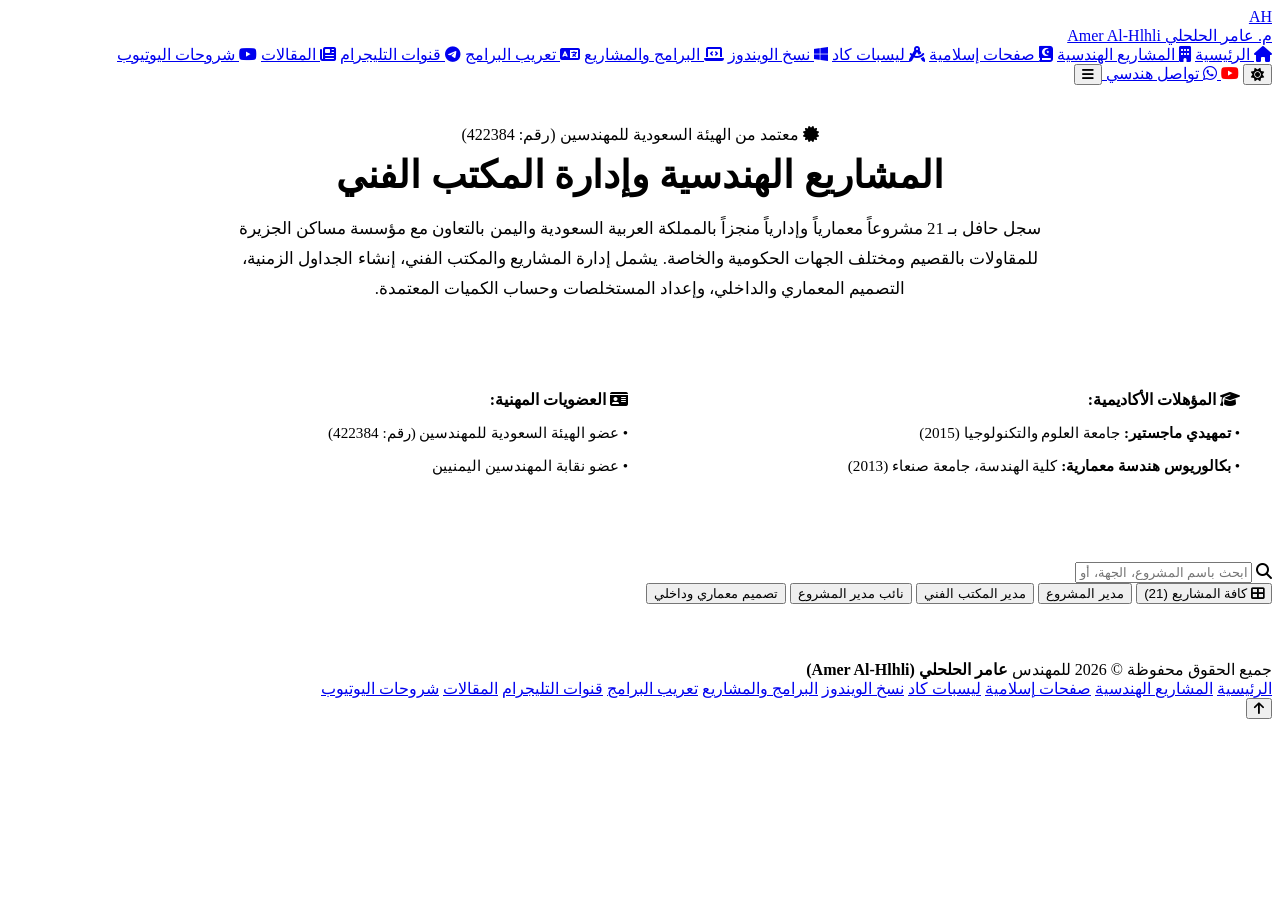
==== engineering.html @ 0155c417 "Add files via upload" ====
<!DOCTYPE html>
<html lang="ar" dir="rtl" data-theme="dark">
<head>
  <meta charset="UTF-8">
  <meta name="viewport" content="width=device-width, initial-scale=1.0">
  <title>المشاريع الهندسية وإدارة المشاريع | م. عامر الحلحلي</title>
  
  <meta name="description" content="سجل المشاريع الهندسية والمعمارية المنجزة للمهندس عامر الحلحلي - مدير مشاريع ومهندس معماري أول بمؤسسة مساكن الجزيرة للمقاولات بالقصيم والمملكة العربية السعودية.">
  <meta name="keywords" content="عامر الحلحلي, مشاريع معمارية, مساكن الجزيرة, الهيئة السعودية للمهندسين, إدارة مشاريع القصيم, حصر كميات بريدة, مشاريع الراجحي">
  <link rel="canonical" href="https://alhlhli.github.io/engineering.html">

  <link rel="icon" href="data:image/svg+xml,<svg xmlns=%22http://www.w3.org/2000/svg%22 viewBox=%220 0 100 100%22><text y=%22.9em%22 font-size=%2290%22>🏛️</text></svg>">
  <link rel="preconnect" href="https://fonts.googleapis.com">
  <link rel="preconnect" href="https://fonts.gstatic.com" crossorigin>
  <link rel="stylesheet" href="https://cdnjs.cloudflare.com/ajax/libs/font-awesome/6.5.2/css/all.min.css">
  <link rel="stylesheet" href="css/style.css">
</head>
<body>

  <!-- الهيدر الموحد -->
  <header class="site-header">
    <div class="container nav-container">
      <a href="index.html" class="logo-area">
        <div class="logo-badge">AH</div>
        <div class="logo-text">
          <span class="logo-title">م. عامر الحلحلي</span>
          <span class="logo-subtitle">Amer Al-Hlhli</span>
        </div>
      </a>

      <nav class="nav-links">
        <a href="index.html" class="nav-link"><i class="fas fa-home"></i> الرئيسية</a>
        <a href="engineering.html" class="nav-link active"><i class="fas fa-building"></i> المشاريع الهندسية</a>
        <a href="islamic.html" class="nav-link"><i class="fas fa-quran"></i> صفحات إسلامية</a>
        <a href="lisps.html" class="nav-link"><i class="fas fa-drafting-compass"></i> ليسبات كاد</a>
        <a href="windows.html" class="nav-link"><i class="fab fa-windows"></i> نسخ الويندوز</a>
        <a href="programs.html" class="nav-link"><i class="fas fa-laptop-code"></i> البرامج والمشاريع</a>
        <a href="localization.html" class="nav-link"><i class="fas fa-language"></i> تعريب البرامج</a>
        <a href="telegram.html" class="nav-link"><i class="fab fa-telegram-plane"></i> قنوات التليجرام</a>
        <a href="articles.html" class="nav-link"><i class="fas fa-newspaper"></i> المقالات</a>
        <a href="youtube.html" class="nav-link"><i class="fab fa-youtube"></i> شروحات اليوتيوب</a>
      </nav>

      <div class="nav-actions">
        <button id="themeToggleBtn" class="btn-icon" title="تبديل المظهر" aria-label="تبديل المظهر">
          <i class="fas fa-sun"></i>
        </button>
        <a href="https://www.youtube.com/@hlhli?sub_confirmation=1" target="_blank" rel="noopener" class="btn-icon" title="قناة اليوتيوب @hlhli" aria-label="يوتيوب">
          <i class="fab fa-youtube" style="color:#ff0000;"></i>
        </a>
        <a href="https://wa.me/966504667646" target="_blank" rel="noopener" class="btn btn-outline btn-sm">
          <i class="fab fa-whatsapp"></i> تواصل هندسي
        </a>
        <button id="mobileMenuToggle" class="btn-icon mobile-menu-toggle" aria-label="القائمة">
          <i class="fas fa-bars"></i>
        </button>
      </div>
    </div>
  </header>

  <!-- الترويسة الرئيسية -->
  <section class="section-wrapper" style="padding: 2.5rem 0 1.5rem;">
    <div class="container">
      <div style="text-align: center; max-width: 850px; margin: 0 auto 2rem;">
        <span class="hero-tag"><i class="fas fa-certificate"></i> معتمد من الهيئة السعودية للمهندسين (رقم: 422384)</span>
        <h1 style="font-size: 2.4rem; font-weight: 900; margin: 0.5rem 0 1rem; color: var(--text-main);">
          المشاريع الهندسية وإدارة المكتب الفني
        </h1>
        <p style="color: var(--text-muted); font-size: 1.05rem; line-height: 1.8;">
          سجل حافل بـ 21 مشروعاً معمارياً وإدارياً منجزاً بالمملكة العربية السعودية واليمن بالتعاون مع مؤسسة مساكن الجزيرة للمقاولات بالقصيم ومختلف الجهات الحكومية والخاصة. يشمل إدارة المشاريع والمكتب الفني، إنشاء الجداول الزمنية، التصميم المعماري والداخلي، وإعداد المستخلصات وحساب الكميات المعتمدة.
        </p>
      </div>

      <!-- نبذة عن المؤهلات والعضويات -->
      <div class="contact-box" style="margin-bottom: 2.5rem; text-align: right; padding: 2rem;">
        <div style="display: grid; grid-template-columns: repeat(auto-fit, minmax(280px, 1fr)); gap: 1.5rem;">
          <div>
            <h4 style="color: var(--accent-cyan); margin-bottom: 0.5rem;"><i class="fas fa-graduation-cap"></i> المؤهلات الأكاديمية:</h4>
            <p style="color: var(--text-main); font-size: 0.95rem; margin-bottom: 0.25rem;">• <strong>تمهيدي ماجستير:</strong> جامعة العلوم والتكنولوجيا (2015)</p>
            <p style="color: var(--text-main); font-size: 0.95rem;">• <strong>بكالوريوس هندسة معمارية:</strong> كلية الهندسة، جامعة صنعاء (2013)</p>
          </div>
          <div>
            <h4 style="color: var(--accent-cyan); margin-bottom: 0.5rem;"><i class="fas fa-id-card"></i> العضويات المهنية:</h4>
            <p style="color: var(--text-main); font-size: 0.95rem; margin-bottom: 0.25rem;">• عضو الهيئة السعودية للمهندسين (رقم: 422384)</p>
            <p style="color: var(--text-main); font-size: 0.95rem;">• عضو نقابة المهندسين اليمنيين</p>
          </div>
        </div>
      </div>

      <!-- شريط البحث والفلترة -->
      <div class="toolbar-wrapper" style="margin-bottom: 2rem;">
        <div class="search-box">
          <i class="fas fa-search"></i>
          <input type="text" id="pageSearchInput" class="search-input" placeholder="ابحث باسم المشروع، الجهة، أو المدينة (مثلاً: وزارة الصحة، بريدة، الراجحي، الرياض)..." autocomplete="off">
        </div>

        <div class="filter-pills">
          <button class="filter-btn active" data-filter="all"><i class="fas fa-th-large"></i> كافة المشاريع (21)</button>
          <button class="filter-btn" data-filter="مدير المشروع">مدير المشروع</button>
          <button class="filter-btn" data-filter="مدير المكتب الفني">مدير المكتب الفني</button>
          <button class="filter-btn" data-filter="نائب مدير المشروع">نائب مدير المشروع</button>
          <button class="filter-btn" data-filter="مصمم">تصميم معماري وداخلي</button>
        </div>
      </div>

      <!-- شبكة عرض المشاريع الهندسية -->
      <div id="engineeringFullGrid" class="cards-grid">
        <!-- يتم الحقن تلقائياً عبر app.js -->
      </div>
      <div class="no-results" style="display:none;"><i class="fas fa-search"></i><h3>لم يتم العثور على مشاريع تطابق البحث</h3></div>

    </div>
  </section>

  <!-- الفوتر -->
  <footer class="site-footer">
    <div class="container">
      <div class="footer-content">
        <div class="footer-copy">
          جميع الحقوق محفوظة &copy; 2026 للمهندس <strong>عامر الحلحلي (Amer Al-Hlhli)</strong>
        </div>
        <div class="footer-links">
          <a href="index.html">الرئيسية</a>
          <a href="engineering.html">المشاريع الهندسية</a>
          <a href="islamic.html">صفحات إسلامية</a>
          <a href="lisps.html">ليسبات كاد</a>
          <a href="windows.html">نسخ الويندوز</a>
          <a href="programs.html">البرامج والمشاريع</a>
          <a href="localization.html">تعريب البرامج</a>
          <a href="telegram.html">قنوات التليجرام</a>
          <a href="articles.html">المقالات</a>
          <a href="youtube.html">شروحات اليوتيوب</a>
        </div>
      </div>
    </div>
  </footer>

  <button id="backToTopBtn" class="back-to-top" title="العودة لأعلى" aria-label="أعلى"><i class="fas fa-arrow-up"></i></button>

  <script src="js/data.js"></script>
  <script src="js/app.js"></script>
</body>
</html>
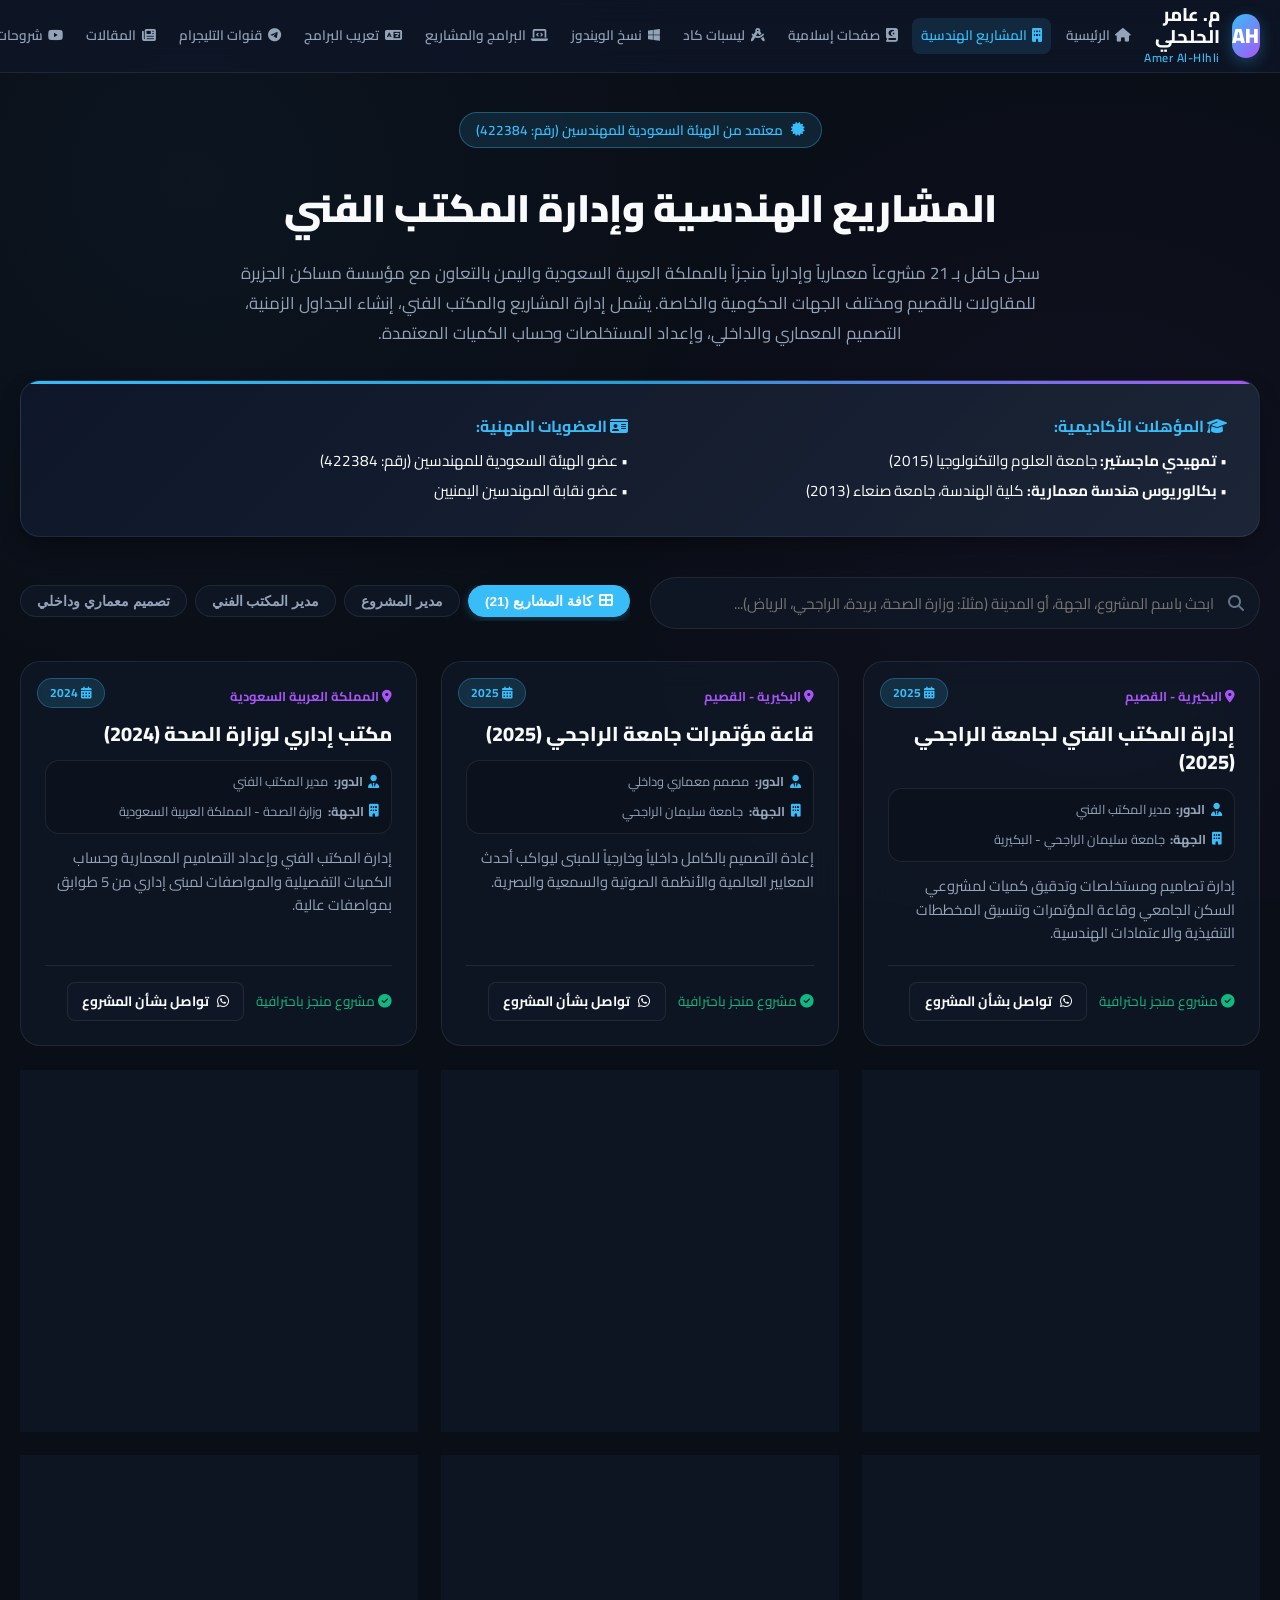
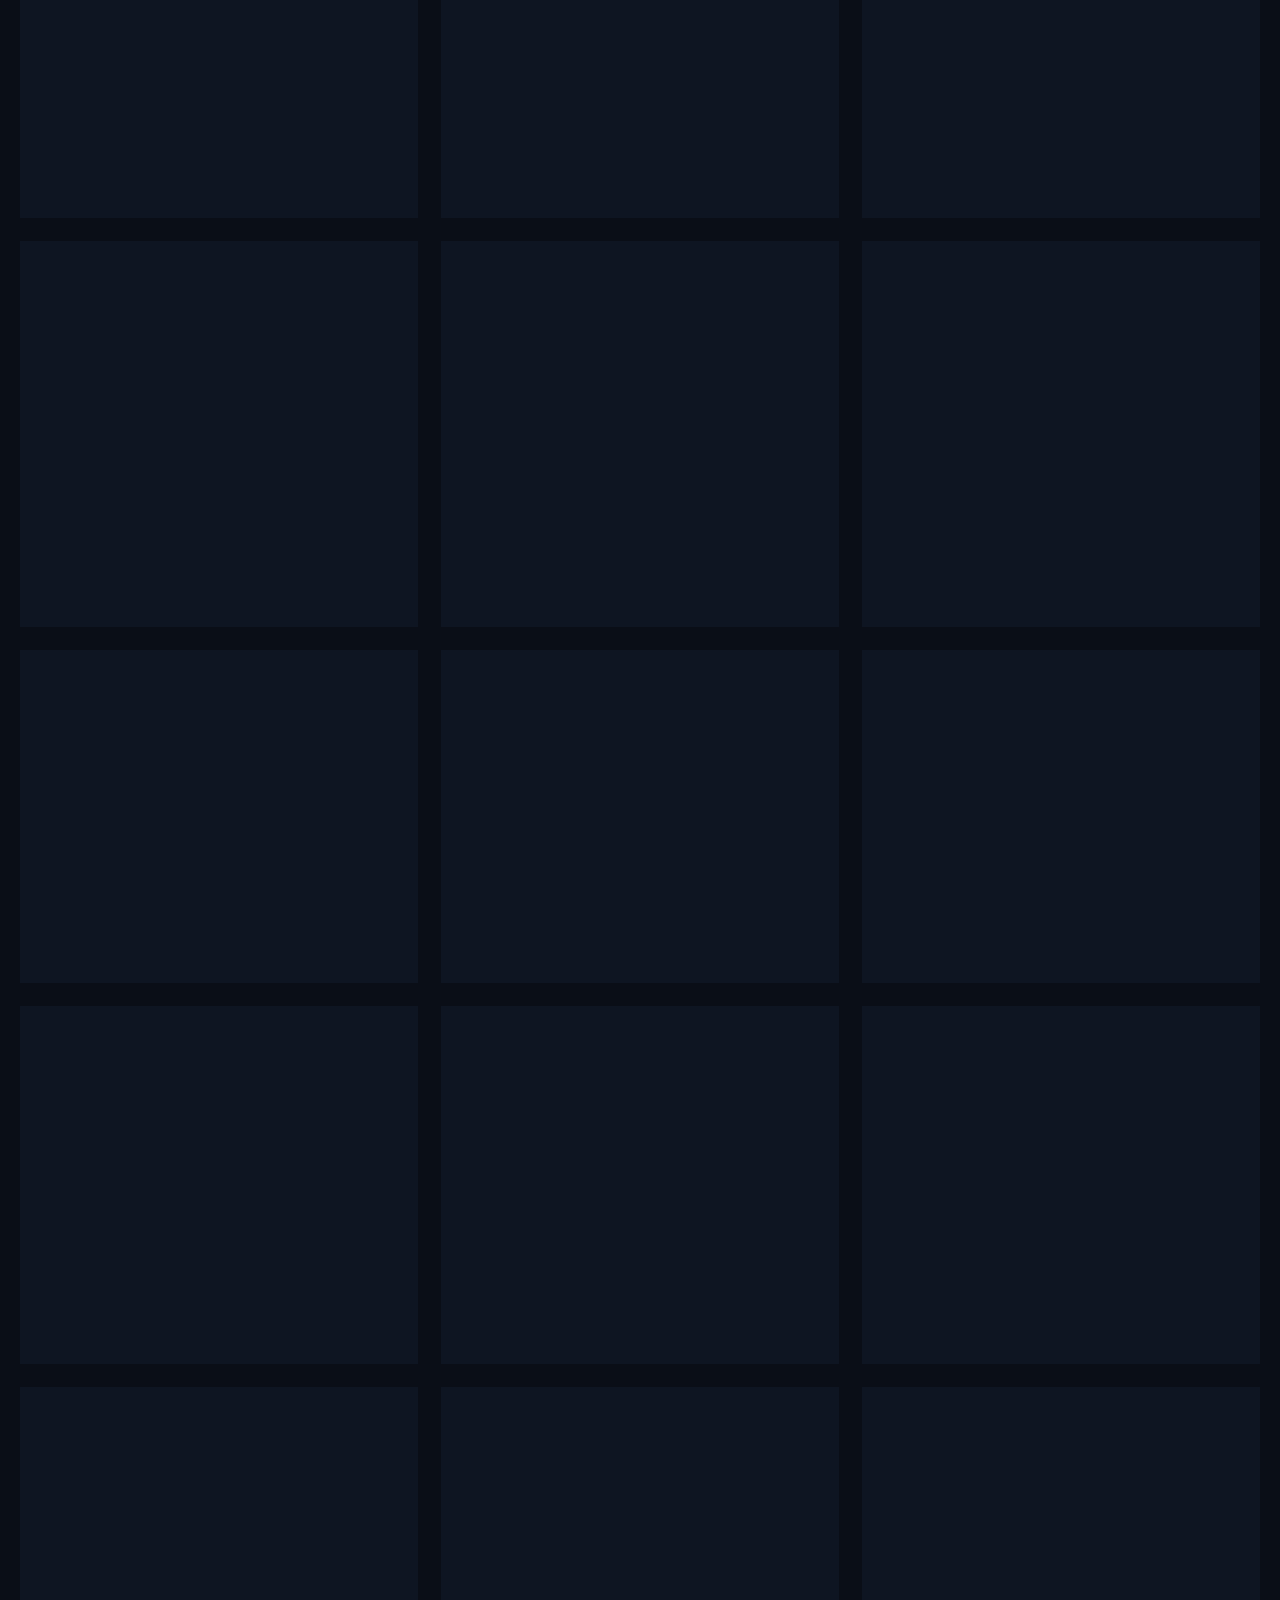
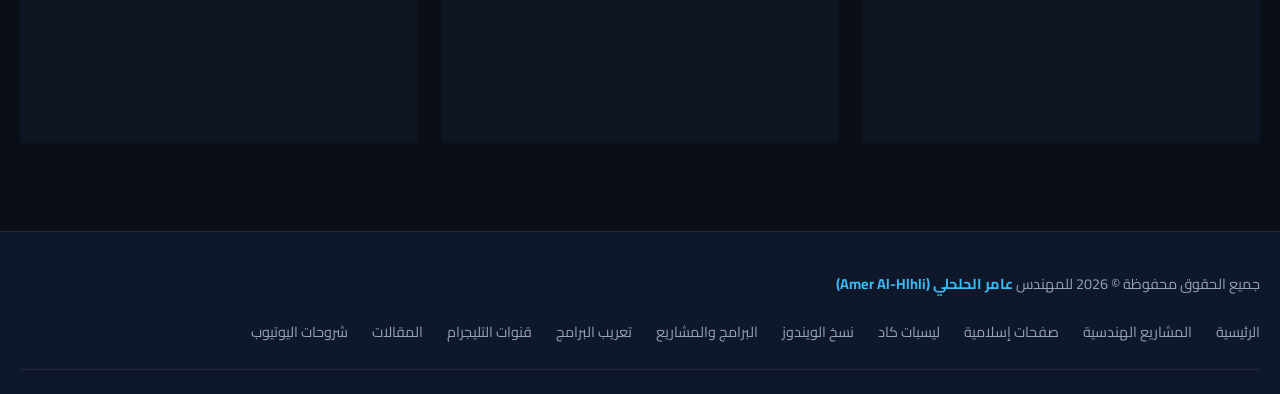
==== commit 1b180fba: "Add files via upload" ====
--- a/engineering.html
+++ b/engineering.html
@@ -98,7 +98,6 @@
           <button class="filter-btn active" data-filter="all"><i class="fas fa-th-large"></i> كافة المشاريع (21)</button>
           <button class="filter-btn" data-filter="مدير المشروع">مدير المشروع</button>
           <button class="filter-btn" data-filter="مدير المكتب الفني">مدير المكتب الفني</button>
-          <button class="filter-btn" data-filter="نائب مدير المشروع">نائب مدير المشروع</button>
           <button class="filter-btn" data-filter="مصمم">تصميم معماري وداخلي</button>
         </div>
       </div>
--- a/css/style.css
+++ b/css/style.css
@@ -0,0 +1,2703 @@
+/* ===================================================================
+   تصميم الموقع الشخصي المتكامل - م. عامر الحلحلي (Amer Al-Hlhli)
+   https://alhlhli.github.io/
+   =================================================================== */
+
+@import url('https://fonts.googleapis.com/css2?family=Cairo:wght@300;400;500;600;700;800;900&family=Fira+Code:wght@400;500;600&display=swap');
+
+:root {
+  /* ألوان الوضع الداكن الافتراضي (Dark Cyber-Clean Palette) */
+  --bg-primary: #0a0e17;
+  --bg-secondary: #0f172a;
+  --bg-card: rgba(17, 24, 39, 0.75);
+  --bg-card-hover: rgba(30, 41, 59, 0.85);
+  --bg-glass: rgba(15, 23, 42, 0.7);
+  --bg-badge: rgba(56, 189, 248, 0.12);
+  
+  --border-color: rgba(255, 255, 255, 0.08);
+  --border-glow: rgba(56, 189, 248, 0.35);
+
+  --text-main: #f8fafc;
+  --text-muted: #94a3b8;
+  --text-dim: #64748b;
+
+  --accent-cyan: #38bdf8;
+  --accent-blue: #0284c7;
+  --accent-emerald: #10b981;
+  --accent-purple: #a855f7;
+  --accent-orange: #f59e0b;
+  --accent-red: #ef4444;
+
+  --telegram-color: #229ED9;
+  --telegram-gradient: linear-gradient(135deg, #229ED9 0%, #1e87be 100%);
+  --windows-color: #0078D4;
+  --autocad-color: #e61919;
+
+  --font-main: 'Cairo', -apple-system, BlinkMacSystemFont, "Segoe UI", Roboto, sans-serif;
+  --font-code: 'Fira Code', 'Consolas', monospace;
+
+  --radius-sm: 8px;
+  --radius-md: 14px;
+  --radius-lg: 20px;
+  --radius-full: 9999px;
+
+  --shadow-sm: 0 2px 8px rgba(0, 0, 0, 0.25);
+  --shadow-md: 0 10px 25px -5px rgba(0, 0, 0, 0.4);
+  --shadow-glow: 0 0 25px rgba(56, 189, 248, 0.2);
+
+  --transition-fast: 0.2s ease;
+  --transition-normal: 0.3s cubic-bezier(0.4, 0, 0.2, 1);
+}
+
+/* الوضع الفاتح */
+[data-theme="light"] {
+  --bg-primary: #f8fafc;
+  --bg-secondary: #f1f5f9;
+  --bg-card: #ffffff;
+  --bg-card-hover: #ffffff;
+  --bg-glass: rgba(255, 255, 255, 0.95);
+  --bg-badge: rgba(2, 132, 199, 0.08);
+
+  --border-color: #e2e8f0;
+  --border-glow: rgba(2, 132, 199, 0.35);
+
+  --text-main: #0f172a;
+  --text-muted: #334155;
+  --text-dim: #64748b;
+
+  --accent-cyan: #0284c7;
+  --accent-blue: #0369a1;
+  --accent-emerald: #059669;
+  --accent-purple: #7c3aed;
+  --accent-orange: #d97706;
+  --accent-red: #dc2626;
+
+  --shadow-sm: 0 2px 8px rgba(0, 0, 0, 0.05);
+  --shadow-md: 0 10px 25px -5px rgba(0, 0, 0, 0.07);
+  --shadow-glow: 0 0 25px rgba(2, 132, 199, 0.12);
+}
+
+/* Reset & Basics */
+*, *::before, *::after {
+  box-sizing: border-box;
+  margin: 0;
+  padding: 0;
+}
+
+html {
+  scroll-behavior: smooth;
+  font-size: 16px;
+  direction: rtl;
+  overflow-x: hidden;
+  max-width: 100%;
+}
+
+body {
+  font-family: var(--font-main);
+  background-color: var(--bg-primary);
+  color: var(--text-main);
+  line-height: 1.7;
+  overflow-x: hidden;
+  max-width: 100%;
+  padding-top: 72px;
+  transition: background-color var(--transition-normal), color var(--transition-normal);
+  background-image: 
+    radial-gradient(circle at 15% 20%, rgba(56, 189, 248, 0.04) 0%, transparent 40%),
+    radial-gradient(circle at 85% 60%, rgba(168, 85, 247, 0.04) 0%, transparent 40%);
+  background-attachment: fixed;
+}
+
+a {
+  color: inherit;
+  text-decoration: none;
+}
+
+ul {
+  list-style: none;
+}
+
+img {
+  max-width: 100%;
+  height: auto;
+  display: block;
+}
+
+/* Container */
+.container {
+  width: 100%;
+  max-width: 1360px;
+  margin: 0 auto;
+  padding: 0 1.25rem;
+}
+
+/* ===================================================================
+   1. الهيدر وشريط التنقل (Navbar)
+   =================================================================== */
+.site-header {
+  position: fixed;
+  top: 0;
+  left: 0;
+  right: 0;
+  width: 100%;
+  z-index: 1000;
+  background: var(--bg-glass);
+  backdrop-filter: blur(14px);
+  -webkit-backdrop-filter: blur(14px);
+  border-bottom: 1px solid var(--border-color);
+  transition: all var(--transition-normal);
+}
+
+.site-header.scrolled {
+  box-shadow: var(--shadow-md);
+  border-bottom-color: var(--border-glow);
+}
+
+.nav-container {
+  display: flex;
+  align-items: center;
+  justify-content: space-between;
+  height: 72px;
+}
+
+.logo-area {
+  display: flex;
+  align-items: center;
+  gap: 0.75rem;
+}
+
+.logo-badge {
+  width: 44px;
+  height: 44px;
+  background: linear-gradient(135deg, var(--accent-cyan), var(--accent-purple));
+  color: #fff;
+  border-radius: var(--radius-md);
+  display: flex;
+  align-items: center;
+  justify-content: center;
+  font-weight: 900;
+  font-size: 1.3rem;
+  box-shadow: 0 4px 15px rgba(56, 189, 248, 0.3);
+}
+
+.logo-text {
+  display: flex;
+  flex-direction: column;
+}
+
+.logo-title {
+  font-size: 1.15rem;
+  font-weight: 800;
+  color: var(--text-main);
+  line-height: 1.2;
+}
+
+.logo-subtitle {
+  font-size: 0.75rem;
+  color: var(--accent-cyan);
+  font-weight: 600;
+  letter-spacing: 0.5px;
+}
+
+.nav-links {
+  display: flex;
+  align-items: center;
+  gap: 0.35rem;
+}
+
+.nav-link {
+  font-size: 0.85rem;
+  font-weight: 600;
+  color: var(--text-muted);
+  padding: 0.4rem 0.55rem;
+  border-radius: var(--radius-sm);
+  transition: all var(--transition-fast);
+  display: flex;
+  align-items: center;
+  gap: 0.35rem;
+  white-space: nowrap;
+}
+
+.nav-link:hover,
+.nav-link.active {
+  color: var(--accent-cyan);
+  background: var(--bg-badge);
+}
+
+.nav-actions {
+  display: flex;
+  align-items: center;
+  gap: 0.75rem;
+}
+
+.btn-icon {
+  width: 40px;
+  height: 40px;
+  border-radius: var(--radius-md);
+  border: 1px solid var(--border-color);
+  background: var(--bg-card);
+  color: var(--text-main);
+  display: flex;
+  align-items: center;
+  justify-content: center;
+  cursor: pointer;
+  transition: all var(--transition-fast);
+  font-size: 1.1rem;
+}
+
+.btn-icon:hover {
+  border-color: var(--accent-cyan);
+  color: var(--accent-cyan);
+  transform: translateY(-2px);
+}
+
+.mobile-menu-toggle {
+  display: none;
+}
+
+/* ===================================================================
+   2. قسم البطل (Hero Section)
+   =================================================================== */
+.hero-section {
+  position: relative;
+  padding: 4.5rem 0 3rem;
+  overflow: hidden;
+}
+
+.hero-glow-circle {
+  position: absolute;
+  top: -150px;
+  left: 50%;
+  transform: translateX(-50%);
+  width: 600px;
+  height: 600px;
+  background: radial-gradient(circle, rgba(56, 189, 248, 0.12) 0%, rgba(168, 85, 247, 0.05) 50%, transparent 70%);
+  border-radius: 50%;
+  filter: blur(50px);
+  pointer-events: none;
+  z-index: 0;
+}
+
+.hero-content {
+  position: relative;
+  z-index: 1;
+  text-align: center;
+  max-width: 900px;
+  margin: 0 auto;
+}
+
+.hero-avatar-wrapper {
+  position: relative;
+  width: 130px;
+  height: 130px;
+  margin: 0 auto 1.75rem;
+}
+
+.hero-avatar {
+  width: 100%;
+  height: 100%;
+  border-radius: 50%;
+  background: linear-gradient(135deg, #1e293b, #0f172a);
+  border: 3px solid var(--accent-cyan);
+  display: flex;
+  align-items: center;
+  justify-content: center;
+  box-shadow: 0 0 30px rgba(56, 189, 248, 0.3);
+  position: relative;
+  overflow: hidden;
+}
+
+.hero-avatar img {
+  width: 100%;
+  height: 100%;
+  object-fit: cover;
+  object-position: center center;
+  border-radius: 50%;
+  display: block;
+}
+
+.hero-avatar i {
+  font-size: 3.5rem;
+  color: var(--accent-cyan);
+}
+
+.hero-badge-online {
+  position: absolute;
+  bottom: 6px;
+  left: 6px;
+  width: 18px;
+  height: 18px;
+  background: var(--accent-emerald);
+  border: 3px solid var(--bg-primary);
+  border-radius: 50%;
+  box-shadow: 0 0 10px var(--accent-emerald);
+}
+
+.hero-tag {
+  display: inline-flex;
+  align-items: center;
+  gap: 0.5rem;
+  background: var(--bg-badge);
+  border: 1px solid var(--border-glow);
+  color: var(--accent-cyan);
+  padding: 0.35rem 1rem;
+  border-radius: var(--radius-full);
+  font-size: 0.85rem;
+  font-weight: 600;
+  margin-bottom: 1.25rem;
+}
+
+.hero-title {
+  font-size: 2.8rem;
+  font-weight: 900;
+  line-height: 1.25;
+  margin-bottom: 1rem;
+  background: linear-gradient(135deg, #ffffff 20%, var(--accent-cyan) 80%);
+  -webkit-background-clip: text;
+  -webkit-text-fill-color: transparent;
+}
+
+[data-theme="light"] .hero-title {
+  background: linear-gradient(135deg, #0f172a 20%, var(--accent-blue) 80%);
+  -webkit-background-clip: text;
+  -webkit-text-fill-color: transparent;
+}
+
+.hero-subtitle {
+  font-size: 1.25rem;
+  color: var(--accent-cyan);
+  font-weight: 700;
+  margin-bottom: 1.25rem;
+}
+
+.hero-description {
+  font-size: 1.05rem;
+  color: var(--text-muted);
+  max-width: 780px;
+  margin: 0 auto 2rem;
+  line-height: 1.8;
+}
+
+.hero-cta-group {
+  display: flex;
+  align-items: center;
+  justify-content: center;
+  gap: 1rem;
+  flex-wrap: wrap;
+  margin-bottom: 3rem;
+}
+
+.btn {
+  display: inline-flex;
+  align-items: center;
+  justify-content: center;
+  gap: 0.5rem;
+  padding: 0.75rem 1.6rem;
+  border-radius: var(--radius-md);
+  font-weight: 700;
+  font-size: 0.95rem;
+  cursor: pointer;
+  transition: all var(--transition-normal);
+  border: none;
+}
+
+.btn-primary {
+  background: linear-gradient(135deg, var(--accent-cyan), var(--accent-blue));
+  color: #fff;
+  box-shadow: 0 4px 20px rgba(56, 189, 248, 0.3);
+}
+
+.btn-primary:hover {
+  transform: translateY(-2px);
+  box-shadow: 0 6px 25px rgba(56, 189, 248, 0.45);
+}
+
+.btn-telegram {
+  background: var(--telegram-gradient);
+  color: #fff;
+  box-shadow: 0 4px 18px rgba(34, 158, 217, 0.3);
+}
+
+.btn-telegram:hover {
+  transform: translateY(-2px);
+  box-shadow: 0 6px 22px rgba(34, 158, 217, 0.45);
+}
+
+.btn-youtube {
+  background: linear-gradient(135deg, #e50914, #b20710);
+  color: #fff;
+  box-shadow: 0 4px 18px rgba(229, 9, 20, 0.35);
+}
+
+.btn-youtube:hover {
+  transform: translateY(-2px);
+  box-shadow: 0 6px 22px rgba(229, 9, 20, 0.55);
+  color: #fff;
+}
+
+.btn-outline {
+  background: var(--bg-card);
+  border: 1px solid var(--border-color);
+  color: var(--text-main);
+}
+
+.btn-outline:hover {
+  border-color: var(--accent-cyan);
+  color: var(--accent-cyan);
+  transform: translateY(-2px);
+}
+
+.btn-sm {
+  padding: 0.45rem 0.9rem;
+  font-size: 0.85rem;
+  border-radius: var(--radius-sm);
+}
+
+/* عداد الإحصائيات (Stats Bar) */
+.hero-stats-grid {
+  display: grid;
+  grid-template-columns: repeat(auto-fit, minmax(190px, 1fr));
+  gap: 1rem;
+  margin-top: 1.5rem;
+}
+
+.stat-card {
+  background: var(--bg-card);
+  border: 1px solid var(--border-color);
+  backdrop-filter: blur(10px);
+  border-radius: var(--radius-md);
+  padding: 1.25rem 1rem;
+  display: flex;
+  align-items: center;
+  gap: 1rem;
+  text-align: right;
+  transition: all var(--transition-normal);
+}
+
+.stat-card:hover {
+  border-color: var(--border-glow);
+  transform: translateY(-3px);
+  box-shadow: var(--shadow-sm);
+}
+
+.stat-icon {
+  width: 48px;
+  height: 48px;
+  border-radius: var(--radius-md);
+  background: var(--bg-badge);
+  color: var(--accent-cyan);
+  display: flex;
+  align-items: center;
+  justify-content: center;
+  font-size: 1.4rem;
+  flex-shrink: 0;
+}
+
+.stat-number {
+  font-size: 1.6rem;
+  font-weight: 800;
+  color: var(--text-main);
+  line-height: 1.1;
+}
+
+.stat-label {
+  font-size: 0.82rem;
+  color: var(--text-muted);
+  font-weight: 600;
+}
+
+/* ===================================================================
+   3. شريط البحث والفلترة الذكي (Filter & Search Toolbar)
+   =================================================================== */
+.toolbar-section {
+  position: sticky;
+  top: 72px;
+  z-index: 900;
+  background: var(--bg-glass);
+  backdrop-filter: blur(14px);
+  border-bottom: 1px solid var(--border-color);
+  padding: 1rem 0;
+  margin-bottom: 2.5rem;
+}
+
+.toolbar-wrapper {
+  display: flex;
+  align-items: center;
+  justify-content: space-between;
+  gap: 1.25rem;
+  flex-wrap: wrap;
+}
+
+.search-box {
+  position: relative;
+  flex: 1;
+  min-width: 260px;
+}
+
+.search-box i {
+  position: absolute;
+  right: 1rem;
+  top: 50%;
+  transform: translateY(-50%);
+  color: var(--text-dim);
+  font-size: 1rem;
+  pointer-events: none;
+}
+
+.search-input {
+  width: 100%;
+  padding: 0.65rem 2.8rem 0.65rem 1rem;
+  background: var(--bg-card);
+  border: 1px solid var(--border-color);
+  border-radius: var(--radius-full);
+  color: var(--text-main);
+  font-family: var(--font-main);
+  font-size: 0.95rem;
+  transition: all var(--transition-fast);
+}
+
+.search-input:focus {
+  outline: none;
+  border-color: var(--accent-cyan);
+  box-shadow: 0 0 15px rgba(56, 189, 248, 0.25);
+}
+
+.filter-pills {
+  display: flex;
+  align-items: center;
+  gap: 0.5rem;
+  overflow-x: auto;
+  padding-bottom: 4px;
+}
+
+.filter-btn {
+  background: var(--bg-card);
+  border: 1px solid var(--border-color);
+  color: var(--text-muted);
+  padding: 0.45rem 1rem;
+  border-radius: var(--radius-full);
+  font-size: 0.85rem;
+  font-weight: 700;
+  cursor: pointer;
+  white-space: nowrap;
+  display: inline-flex;
+  align-items: center;
+  gap: 0.4rem;
+  transition: all var(--transition-fast);
+}
+
+.filter-btn:hover,
+.filter-btn.active {
+  background: var(--accent-cyan);
+  border-color: var(--accent-cyan);
+  color: #fff;
+  box-shadow: 0 2px 10px rgba(56, 189, 248, 0.3);
+}
+
+/* ===================================================================
+   4. عناوين الأقسام المشتركة (Section Headers)
+   =================================================================== */
+.section-wrapper {
+  padding: 3rem 0;
+}
+
+.section-header {
+  display: flex;
+  align-items: center;
+  justify-content: space-between;
+  margin-bottom: 2rem;
+  flex-wrap: wrap;
+  gap: 1rem;
+}
+
+.section-title-group {
+  display: flex;
+  align-items: center;
+  gap: 0.75rem;
+}
+
+.section-icon-box {
+  width: 44px;
+  height: 44px;
+  border-radius: var(--radius-md);
+  background: var(--bg-badge);
+  border: 1px solid var(--border-glow);
+  color: var(--accent-cyan);
+  display: flex;
+  align-items: center;
+  justify-content: center;
+  font-size: 1.3rem;
+}
+
+.section-title {
+  font-size: 1.7rem;
+  font-weight: 800;
+  color: var(--text-main);
+  line-height: 1.2;
+}
+
+.section-desc {
+  font-size: 0.95rem;
+  color: var(--text-muted);
+  margin-top: 0.25rem;
+}
+
+/* ===================================================================
+   5. كروت نسخ الويندوز المعدلة (Windows Section)
+   =================================================================== */
+.cards-grid {
+  display: grid;
+  grid-template-columns: repeat(auto-fill, minmax(360px, 1fr));
+  gap: 1.5rem;
+}
+
+.custom-card {
+  background: var(--bg-card);
+  border: 1px solid var(--border-color);
+  backdrop-filter: blur(12px);
+  border-radius: var(--radius-lg);
+  padding: 1.5rem;
+  display: flex;
+  flex-direction: column;
+  justify-content: space-between;
+  transition: all var(--transition-normal);
+  position: relative;
+  overflow: hidden;
+}
+
+.custom-card:hover {
+  transform: translateY(-4px);
+  border-color: var(--border-glow);
+  box-shadow: var(--shadow-glow);
+}
+
+.card-badge {
+  position: absolute;
+  top: 1rem;
+  left: 1rem;
+  padding: 0.25rem 0.75rem;
+  border-radius: var(--radius-full);
+  font-size: 0.75rem;
+  font-weight: 700;
+  text-transform: uppercase;
+}
+
+.badge-hot {
+  background: rgba(239, 68, 68, 0.15);
+  color: #f87171;
+  border: 1px solid rgba(239, 68, 68, 0.3);
+}
+
+.badge-success {
+  background: rgba(16, 185, 129, 0.15);
+  color: #34d399;
+  border: 1px solid rgba(16, 185, 129, 0.3);
+}
+
+.badge-primary {
+  background: rgba(56, 189, 248, 0.15);
+  color: #38bdf8;
+  border: 1px solid rgba(56, 189, 248, 0.3);
+}
+
+.badge-warning {
+  background: rgba(245, 158, 11, 0.15);
+  color: #fbbf24;
+  border: 1px solid rgba(245, 158, 11, 0.3);
+}
+
+.card-header-area {
+  margin-bottom: 1rem;
+  padding-left: 5rem; /* مساحة للبادج على اليسار */
+}
+
+.card-title {
+  font-size: 1.25rem;
+  font-weight: 800;
+  color: var(--text-main);
+  line-height: 1.4;
+  margin-bottom: 0.35rem;
+}
+
+.card-subtitle {
+  font-size: 0.85rem;
+  color: var(--accent-cyan);
+  font-family: var(--font-code);
+  direction: ltr;
+  text-align: right;
+  display: block;
+}
+
+.card-specs-row {
+  display: flex;
+  flex-wrap: wrap;
+  gap: 0.5rem;
+  margin: 0.85rem 0;
+  padding: 0.65rem 0.75rem;
+  background: rgba(0, 0, 0, 0.15);
+  border-radius: var(--radius-md);
+  border: 1px solid var(--border-color);
+}
+
+.spec-pill {
+  font-size: 0.8rem;
+  color: var(--text-muted);
+  display: inline-flex;
+  align-items: center;
+  gap: 0.35rem;
+}
+
+.spec-pill i {
+  color: var(--accent-cyan);
+}
+
+.card-description {
+  font-size: 0.92rem;
+  color: var(--text-muted);
+  margin-bottom: 1.25rem;
+  line-height: 1.6;
+}
+
+.features-list {
+  margin-bottom: 1.5rem;
+}
+
+.features-list li {
+  font-size: 0.88rem;
+  color: var(--text-main);
+  margin-bottom: 0.45rem;
+  display: flex;
+  align-items: flex-start;
+  gap: 0.5rem;
+}
+
+.features-list li i {
+  color: var(--accent-emerald);
+  margin-top: 0.3rem;
+  font-size: 0.8rem;
+}
+
+.card-footer-actions {
+  display: flex;
+  align-items: center;
+  gap: 0.75rem;
+  margin-top: auto;
+  padding-top: 1rem;
+  border-top: 1px solid var(--border-color);
+}
+
+/* ===================================================================
+   6. كروت البرامج المعربة (Arabic Localized Softwares)
+   =================================================================== */
+.loc-badge {
+  background: rgba(16, 185, 129, 0.15);
+  color: #34d399;
+  border: 1px solid rgba(16, 185, 129, 0.3);
+  padding: 0.2rem 0.65rem;
+  border-radius: var(--radius-full);
+  font-size: 0.75rem;
+  font-weight: 700;
+  display: inline-flex;
+  align-items: center;
+  gap: 0.3rem;
+}
+
+.category-tag {
+  font-size: 0.8rem;
+  color: var(--accent-purple);
+  font-weight: 700;
+  margin-bottom: 0.25rem;
+  display: block;
+}
+
+/* ===================================================================
+   7. كروت ليسبات الأوتوكاد (AutoCAD LISP Routines)
+   =================================================================== */
+.lisp-command-badge {
+  font-family: var(--font-code);
+  background: rgba(230, 25, 25, 0.12);
+  color: #ff6b6b;
+  border: 1px solid rgba(230, 25, 25, 0.3);
+  padding: 0.3rem 0.75rem;
+  border-radius: var(--radius-sm);
+  font-size: 0.95rem;
+  font-weight: 700;
+  display: inline-flex;
+  align-items: center;
+  gap: 0.4rem;
+  direction: ltr;
+}
+
+.code-box-preview {
+  position: relative;
+  background: #090d16;
+  border: 1px solid var(--border-color);
+  border-radius: var(--radius-md);
+  padding: 1rem;
+  margin: 1rem 0;
+  font-family: var(--font-code);
+  font-size: 0.82rem;
+  direction: ltr;
+  text-align: left;
+  max-height: 140px;
+  overflow: hidden;
+}
+
+.code-box-preview pre {
+  margin: 0;
+  color: #38bdf8;
+  white-space: pre-wrap;
+  word-break: break-all;
+}
+
+.code-box-preview::after {
+  content: "";
+  position: absolute;
+  bottom: 0;
+  left: 0;
+  right: 0;
+  height: 45px;
+  background: linear-gradient(transparent, #090d16);
+  pointer-events: none;
+}
+
+.copy-code-btn {
+  position: absolute;
+  top: 0.5rem;
+  right: 0.5rem;
+  background: rgba(30, 41, 59, 0.85);
+  border: 1px solid var(--border-color);
+  color: var(--text-main);
+  padding: 0.3rem 0.65rem;
+  border-radius: var(--radius-sm);
+  font-size: 0.75rem;
+  font-family: var(--font-main);
+  cursor: pointer;
+  z-index: 2;
+  transition: all var(--transition-fast);
+  display: flex;
+  align-items: center;
+  gap: 0.35rem;
+}
+
+.copy-code-btn:hover {
+  background: var(--accent-cyan);
+  color: #fff;
+  border-color: var(--accent-cyan);
+}
+
+.usage-note {
+  font-size: 0.82rem;
+  color: var(--text-dim);
+  background: rgba(255, 255, 255, 0.02);
+  padding: 0.5rem 0.75rem;
+  border-radius: var(--radius-sm);
+  border-right: 3px solid var(--accent-orange);
+  margin-bottom: 1rem;
+}
+
+/* ===================================================================
+   8. كروت قنوات التليجرام (Telegram Channels Hub)
+   =================================================================== */
+.telegram-grid {
+  display: grid;
+  grid-template-columns: repeat(auto-fill, minmax(320px, 1fr));
+  gap: 1.5rem;
+}
+
+.telegram-card {
+  background: var(--bg-card);
+  border: 1px solid rgba(34, 158, 217, 0.2);
+  border-radius: var(--radius-lg);
+  padding: 1.5rem;
+  display: flex;
+  flex-direction: column;
+  justify-content: space-between;
+  transition: all var(--transition-normal);
+  position: relative;
+  overflow: hidden;
+}
+
+.telegram-card::before {
+  content: "";
+  position: absolute;
+  top: 0;
+  right: 0;
+  left: 0;
+  height: 4px;
+  background: var(--telegram-gradient);
+}
+
+.telegram-card:hover {
+  transform: translateY(-4px);
+  border-color: var(--telegram-color);
+  box-shadow: 0 10px 25px rgba(34, 158, 217, 0.25);
+}
+
+.tg-header {
+  display: flex;
+  align-items: center;
+  gap: 1rem;
+  margin-bottom: 1rem;
+}
+
+.tg-avatar {
+  width: 52px;
+  height: 52px;
+  border-radius: 50%;
+  background: var(--telegram-gradient);
+  color: #fff;
+  display: flex;
+  align-items: center;
+  justify-content: center;
+  font-size: 1.5rem;
+  flex-shrink: 0;
+  box-shadow: 0 4px 15px rgba(34, 158, 217, 0.35);
+}
+
+.tg-info h4 {
+  font-size: 1.15rem;
+  font-weight: 800;
+  color: var(--text-main);
+  line-height: 1.3;
+}
+
+.tg-username {
+  font-size: 0.85rem;
+  color: var(--telegram-color);
+  font-family: var(--font-code);
+  font-weight: 600;
+  direction: ltr;
+  text-align: right;
+  display: inline-block;
+}
+
+.tg-members-badge {
+  display: inline-flex;
+  align-items: center;
+  gap: 0.35rem;
+  background: rgba(34, 158, 217, 0.1);
+  color: var(--telegram-color);
+  padding: 0.25rem 0.65rem;
+  border-radius: var(--radius-full);
+  font-size: 0.8rem;
+  font-weight: 700;
+  margin-bottom: 0.85rem;
+}
+
+.tg-tags {
+  display: flex;
+  flex-wrap: wrap;
+  gap: 0.4rem;
+  margin-top: 0.75rem;
+}
+
+.tg-tag {
+  font-size: 0.75rem;
+  color: var(--text-dim);
+  background: rgba(255, 255, 255, 0.04);
+  padding: 0.2rem 0.5rem;
+  border-radius: var(--radius-sm);
+}
+
+/* ===================================================================
+   9. كروت المقالات والشروحات (Articles Section)
+   =================================================================== */
+.article-card {
+  background: var(--bg-card);
+  border: 1px solid var(--border-color);
+  border-radius: var(--radius-lg);
+  padding: 1.5rem;
+  display: flex;
+  flex-direction: column;
+  justify-content: space-between;
+  transition: all var(--transition-normal);
+}
+
+.article-card:hover {
+  transform: translateY(-4px);
+  border-color: var(--accent-purple);
+  box-shadow: 0 10px 25px rgba(168, 85, 247, 0.2);
+}
+
+.article-meta {
+  display: flex;
+  align-items: center;
+  gap: 0.85rem;
+  font-size: 0.8rem;
+  color: var(--text-dim);
+  margin-bottom: 0.75rem;
+}
+
+.article-meta span {
+  display: inline-flex;
+  align-items: center;
+  gap: 0.3rem;
+}
+
+.article-title {
+  font-size: 1.2rem;
+  font-weight: 800;
+  line-height: 1.45;
+  color: var(--text-main);
+  margin-bottom: 0.75rem;
+}
+
+.article-summary {
+  font-size: 0.9rem;
+  color: var(--text-muted);
+  line-height: 1.6;
+  margin-bottom: 1.25rem;
+}
+
+/* ===================================================================
+   10. قسم المهارات والخبرات (Skills Section)
+   =================================================================== */
+.skills-grid {
+  display: grid;
+  grid-template-columns: repeat(auto-fill, minmax(280px, 1fr));
+  gap: 1.25rem;
+}
+
+.skill-card {
+  background: var(--bg-card);
+  border: 1px solid var(--border-color);
+  border-radius: var(--radius-md);
+  padding: 1.25rem;
+  display: flex;
+  align-items: flex-start;
+  gap: 1rem;
+  transition: all var(--transition-normal);
+}
+
+.skill-card:hover {
+  border-color: var(--accent-cyan);
+  transform: translateY(-2px);
+}
+
+.skill-icon {
+  width: 44px;
+  height: 44px;
+  border-radius: var(--radius-md);
+  background: var(--bg-badge);
+  color: var(--accent-cyan);
+  display: flex;
+  align-items: center;
+  justify-content: center;
+  font-size: 1.3rem;
+  flex-shrink: 0;
+}
+
+.skill-name {
+  font-size: 1.05rem;
+  font-weight: 700;
+  color: var(--text-main);
+  margin-bottom: 0.2rem;
+}
+
+.skill-desc {
+  font-size: 0.82rem;
+  color: var(--text-muted);
+  line-height: 1.4;
+}
+
+/* ===================================================================
+   11. قسم التواصل السريع (Contact & Social)
+   =================================================================== */
+.contact-box {
+  background: linear-gradient(135deg, rgba(15, 23, 42, 0.95), rgba(30, 41, 59, 0.85));
+  border: 1px solid var(--border-color);
+  border-radius: var(--radius-lg);
+  padding: 3rem 2rem;
+  text-align: center;
+  position: relative;
+  overflow: hidden;
+  box-shadow: var(--shadow-md);
+  color: var(--text-main);
+}
+
+.contact-box::before {
+  content: "";
+  position: absolute;
+  top: 0;
+  left: 0;
+  right: 0;
+  height: 3px;
+  background: linear-gradient(90deg, var(--accent-cyan), var(--telegram-color), var(--accent-purple));
+}
+
+.contact-title {
+  font-size: 2rem;
+  font-weight: 800;
+  margin-bottom: 0.75rem;
+  color: var(--text-main);
+}
+
+.contact-desc {
+  font-size: 1.05rem;
+  color: var(--text-muted);
+  max-width: 650px;
+  margin: 0 auto 2rem;
+}
+
+.social-links-grid {
+  display: flex;
+  align-items: center;
+  justify-content: center;
+  gap: 1rem;
+  flex-wrap: wrap;
+}
+
+.social-pill {
+  display: inline-flex;
+  align-items: center;
+  gap: 0.6rem;
+  padding: 0.75rem 1.4rem;
+  background: var(--bg-card);
+  border: 1px solid var(--border-color);
+  border-radius: var(--radius-full);
+  font-weight: 700;
+  font-size: 0.95rem;
+  color: var(--text-main);
+  transition: all var(--transition-fast);
+}
+
+.social-pill:hover {
+  transform: translateY(-3px);
+}
+
+.social-pill.sp-tg:hover {
+  background: var(--telegram-color);
+  color: #fff;
+  border-color: var(--telegram-color);
+  box-shadow: 0 4px 15px rgba(34, 158, 217, 0.4);
+}
+
+.social-pill.sp-gh:hover {
+  background: #24292e;
+  color: #fff;
+  border-color: #444;
+}
+
+.social-pill.sp-wa:hover {
+  background: #25D366;
+  color: #fff;
+  border-color: #25D366;
+  box-shadow: 0 4px 15px rgba(37, 211, 102, 0.4);
+}
+
+.social-pill.sp-em:hover {
+  background: var(--accent-cyan);
+  color: #fff;
+  border-color: var(--accent-cyan);
+  box-shadow: 0 4px 15px rgba(56, 189, 248, 0.4);
+}
+
+.social-pill.sp-yt:hover {
+  background: #ff0000;
+  color: #fff;
+  border-color: #ff0000;
+  box-shadow: 0 4px 15px rgba(255, 0, 0, 0.4);
+}
+
+/* ===================================================================
+   12. الفوتر (Footer)
+   =================================================================== */
+.site-footer {
+  border-top: 1px solid var(--border-color);
+  background: var(--bg-secondary);
+  padding: 2.5rem 0 1.5rem;
+  margin-top: 4rem;
+}
+
+.footer-content {
+  display: flex;
+  align-items: center;
+  justify-content: space-between;
+  flex-wrap: wrap;
+  gap: 1.5rem;
+  padding-bottom: 1.5rem;
+  border-bottom: 1px solid var(--border-color);
+}
+
+.footer-copy {
+  font-size: 0.9rem;
+  color: var(--text-muted);
+}
+
+.footer-copy strong {
+  color: var(--accent-cyan);
+}
+
+.footer-links {
+  display: flex;
+  gap: 1.5rem;
+  font-size: 0.9rem;
+  color: var(--text-muted);
+}
+
+.footer-links a:hover {
+  color: var(--accent-cyan);
+}
+
+.footer-bottom {
+  text-align: center;
+  padding-top: 1.25rem;
+  font-size: 0.8rem;
+  color: var(--text-dim);
+}
+
+/* ===================================================================
+   13. النافذة المنبثقة التفاعلية (Interactive Modal)
+   =================================================================== */
+.modal-overlay {
+  position: fixed;
+  top: 0;
+  left: 0;
+  right: 0;
+  bottom: 0;
+  background: rgba(0, 0, 0, 0.75);
+  backdrop-filter: blur(8px);
+  z-index: 2000;
+  display: flex;
+  align-items: center;
+  justify-content: center;
+  padding: 1.5rem;
+  opacity: 0;
+  pointer-events: none;
+  transition: opacity var(--transition-normal);
+}
+
+.modal-overlay.active {
+  opacity: 1;
+  pointer-events: auto;
+}
+
+.modal-container {
+  background: var(--bg-secondary);
+  border: 1px solid var(--border-color);
+  box-shadow: 0 20px 50px rgba(0, 0, 0, 0.6);
+  border-radius: var(--radius-lg);
+  max-width: 720px;
+  width: 100%;
+  max-height: 88vh;
+  display: flex;
+  flex-direction: column;
+  transform: translateY(20px) scale(0.95);
+  transition: transform var(--transition-normal);
+  overflow: hidden;
+}
+
+.modal-overlay.active .modal-container {
+  transform: translateY(0) scale(1);
+}
+
+.modal-header {
+  display: flex;
+  align-items: center;
+  justify-content: space-between;
+  padding: 1.25rem 1.5rem;
+  border-bottom: 1px solid var(--border-color);
+  background: var(--bg-card);
+}
+
+.modal-title {
+  font-size: 1.3rem;
+  font-weight: 800;
+  color: var(--text-main);
+  display: flex;
+  align-items: center;
+  gap: 0.5rem;
+}
+
+.modal-close-btn {
+  background: none;
+  border: none;
+  color: var(--text-muted);
+  font-size: 1.3rem;
+  cursor: pointer;
+  transition: color var(--transition-fast);
+}
+
+.modal-close-btn:hover {
+  color: var(--accent-red);
+}
+
+.modal-body {
+  padding: 1.5rem;
+  overflow-y: auto;
+  line-height: 1.8;
+  color: var(--text-main);
+}
+
+.modal-body h4 {
+  font-size: 1.15rem;
+  color: var(--accent-cyan);
+  margin: 1.25rem 0 0.5rem;
+}
+
+.modal-body code {
+  background: rgba(0, 0, 0, 0.3);
+  padding: 0.2rem 0.4rem;
+  border-radius: 4px;
+  font-family: var(--font-code);
+  font-size: 0.9em;
+  color: var(--accent-cyan);
+}
+
+.modal-body pre {
+  background: #090d16;
+  padding: 1rem;
+  border-radius: var(--radius-md);
+  border: 1px solid var(--border-color);
+  font-family: var(--font-code);
+  font-size: 0.85rem;
+  direction: ltr;
+  text-align: left;
+  overflow-x: auto;
+  margin: 1rem 0;
+  color: #38bdf8;
+}
+
+.modal-footer {
+  padding: 1rem 1.5rem;
+  border-top: 1px solid var(--border-color);
+  background: var(--bg-card);
+  display: flex;
+  justify-content: flex-end;
+  gap: 0.75rem;
+}
+
+/* ===================================================================
+   14. إشعارات التوست السريعة (Toast Notification)
+   =================================================================== */
+.toast-box {
+  position: fixed;
+  bottom: 2rem;
+  left: 2rem;
+  background: #0f172a;
+  border: 1px solid var(--accent-cyan);
+  color: #fff;
+  padding: 0.85rem 1.4rem;
+  border-radius: var(--radius-md);
+  box-shadow: 0 10px 30px rgba(0, 0, 0, 0.5);
+  font-weight: 700;
+  display: flex;
+  align-items: center;
+  gap: 0.6rem;
+  z-index: 3000;
+  transform: translateY(100px);
+  opacity: 0;
+  transition: all var(--transition-normal);
+  pointer-events: none;
+}
+
+.toast-box.show {
+  transform: translateY(0);
+  opacity: 1;
+}
+
+.toast-box i {
+  color: var(--accent-emerald);
+  font-size: 1.2rem;
+}
+
+/* زر العودة للأعلى (Back to Top) */
+.back-to-top {
+  position: fixed;
+  bottom: 2rem;
+  right: 2rem;
+  width: 44px;
+  height: 44px;
+  background: var(--bg-card);
+  border: 1px solid var(--border-color);
+  color: var(--text-main);
+  border-radius: 50%;
+  display: flex;
+  align-items: center;
+  justify-content: center;
+  cursor: pointer;
+  z-index: 999;
+  opacity: 0;
+  pointer-events: none;
+  transition: all var(--transition-normal);
+  box-shadow: var(--shadow-sm);
+}
+
+.back-to-top.show {
+  opacity: 1;
+  pointer-events: auto;
+}
+
+.back-to-top:hover {
+  background: var(--accent-cyan);
+  color: #fff;
+  border-color: var(--accent-cyan);
+  transform: translateY(-3px);
+}
+
+/* حالة عدم وجود نتائج (Empty State) */
+.no-results {
+  text-align: center;
+  padding: 4rem 1rem;
+  color: var(--text-dim);
+  display: none;
+  grid-column: 1 / -1;
+}
+
+.no-results i {
+  font-size: 3rem;
+  margin-bottom: 1rem;
+  color: var(--text-dim);
+}
+
+.no-results h3 {
+  font-size: 1.3rem;
+  color: var(--text-main);
+  margin-bottom: 0.5rem;
+}
+
+/* ===================================================================
+   14.5. قواعد مخصصة ومتكاملة للوضع الفاتح (Light Mode Perfection)
+   =================================================================== */
+[data-theme="light"] body {
+  background-color: #f8fafc;
+  background-image: 
+    radial-gradient(circle at 15% 20%, rgba(2, 132, 199, 0.04) 0%, transparent 40%),
+    radial-gradient(circle at 85% 60%, rgba(124, 58, 237, 0.04) 0%, transparent 40%);
+}
+
+/* صناديق التنبيه وصناديق التواصل (حل مشكلة الصندوق الداكن في الوضع الفاتح) */
+[data-theme="light"] .contact-box {
+  background: linear-gradient(135deg, #ffffff 0%, #f8fafc 100%) !important;
+  border: 1px solid #e2e8f0 !important;
+  box-shadow: 0 10px 30px rgba(0, 0, 0, 0.05) !important;
+  color: #0f172a !important;
+}
+
+[data-theme="light"] .contact-title {
+  color: #0f172a !important;
+}
+
+[data-theme="light"] .contact-desc {
+  color: #475569 !important;
+}
+
+[data-theme="light"] .contact-box p {
+  color: #334155 !important;
+}
+
+[data-theme="light"] .contact-box h3,
+[data-theme="light"] .contact-box h4 {
+  color: #0284c7 !important;
+}
+
+[data-theme="light"] .contact-box .features-list li {
+  color: #1e293b !important;
+}
+
+[data-theme="light"] .contact-box .features-list li i {
+  color: #059669 !important;
+}
+
+[data-theme="light"] .contact-box code {
+  background: #f1f5f9 !important;
+  color: #0369a1 !important;
+  border: 1px solid #e2e8f0 !important;
+}
+
+/* أزرار التواصل الدائرية في الوضع الفاتح */
+[data-theme="light"] .social-pill {
+  background: #ffffff !important;
+  border: 1px solid #cbd5e1 !important;
+  color: #0f172a !important;
+  box-shadow: 0 2px 6px rgba(0, 0, 0, 0.04) !important;
+}
+
+[data-theme="light"] .social-pill:hover {
+  background: #0284c7 !important;
+  color: #ffffff !important;
+  border-color: #0284c7 !important;
+  box-shadow: 0 4px 15px rgba(2, 132, 199, 0.3) !important;
+}
+
+[data-theme="light"] .social-pill.sp-wa:hover {
+  background: #16a34a !important;
+  border-color: #16a34a !important;
+  color: #ffffff !important;
+  box-shadow: 0 4px 15px rgba(22, 163, 74, 0.3) !important;
+}
+
+[data-theme="light"] .social-pill.sp-yt:hover {
+  background: #dc2626 !important;
+  border-color: #dc2626 !important;
+  color: #ffffff !important;
+  box-shadow: 0 4px 15px rgba(220, 38, 38, 0.3) !important;
+}
+
+[data-theme="light"] .social-pill.sp-tg:hover {
+  background: #0284c7 !important;
+  border-color: #0284c7 !important;
+  color: #ffffff !important;
+  box-shadow: 0 4px 15px rgba(2, 132, 199, 0.3) !important;
+}
+
+[data-theme="light"] .social-pill.sp-em:hover {
+  background: #0369a1 !important;
+  border-color: #0369a1 !important;
+  color: #ffffff !important;
+  box-shadow: 0 4px 15px rgba(3, 105, 161, 0.3) !important;
+}
+
+/* بطاقات الكروت والمشاريع */
+[data-theme="light"] .custom-card,
+[data-theme="light"] .item-card,
+[data-theme="light"] .telegram-card,
+[data-theme="light"] .article-card,
+[data-theme="light"] .stat-card {
+  background: #ffffff !important;
+  border: 1px solid #e2e8f0 !important;
+  box-shadow: 0 4px 20px rgba(0, 0, 0, 0.04) !important;
+}
+
+[data-theme="light"] .custom-card:hover,
+[data-theme="light"] .item-card:hover,
+[data-theme="light"] .telegram-card:hover,
+[data-theme="light"] .article-card:hover,
+[data-theme="light"] .stat-card:hover {
+  border-color: #0284c7 !important;
+  box-shadow: 0 10px 30px rgba(2, 132, 199, 0.12) !important;
+}
+
+[data-theme="light"] .card-specs-row {
+  background: #f8fafc !important;
+  border: 1px solid #e2e8f0 !important;
+}
+
+[data-theme="light"] .spec-pill {
+  color: #475569 !important;
+}
+
+[data-theme="light"] .spec-pill i {
+  color: #0284c7 !important;
+}
+
+[data-theme="light"] .card-description {
+  color: #475569 !important;
+}
+
+[data-theme="light"] .card-subtitle {
+  color: #0284c7 !important;
+}
+
+[data-theme="light"] .features-list li {
+  color: #1e293b !important;
+}
+
+/* شريط البحث والفلاتر في الوضع الفاتح */
+[data-theme="light"] .search-input {
+  background: #ffffff !important;
+  border: 1px solid #cbd5e1 !important;
+  color: #0f172a !important;
+}
+
+[data-theme="light"] .search-input:focus {
+  border-color: #0284c7 !important;
+  box-shadow: 0 0 12px rgba(2, 132, 199, 0.2) !important;
+}
+
+[data-theme="light"] .search-box i {
+  color: #94a3b8 !important;
+}
+
+[data-theme="light"] .filter-btn {
+  background: #ffffff !important;
+  border: 1px solid #cbd5e1 !important;
+  color: #475569 !important;
+  box-shadow: 0 1px 3px rgba(0, 0, 0, 0.03) !important;
+}
+
+[data-theme="light"] .filter-btn:hover,
+[data-theme="light"] .filter-btn.active {
+  background: #0284c7 !important;
+  border-color: #0284c7 !important;
+  color: #ffffff !important;
+  box-shadow: 0 3px 12px rgba(2, 132, 199, 0.25) !important;
+}
+
+/* ملاحظات التشغيل وأوامر الليسبات */
+[data-theme="light"] .usage-note {
+  background: #f8fafc !important;
+  border: 1px solid #e2e8f0 !important;
+  border-right: 4px solid #d97706 !important;
+  color: #334155 !important;
+}
+
+[data-theme="light"] .lisp-command-badge {
+  background: #fee2e2 !important;
+  color: #b91c1c !important;
+  border: 1px solid #fecaca !important;
+}
+
+[data-theme="light"] .category-tag {
+  color: #7c3aed !important;
+}
+
+/* بادجات التصنيف */
+[data-theme="light"] .badge-primary {
+  background: #e0f2fe !important;
+  color: #0284c7 !important;
+  border: 1px solid #bae6fd !important;
+}
+
+[data-theme="light"] .badge-success {
+  background: #dcfce7 !important;
+  color: #15803d !important;
+  border: 1px solid #bbf7d0 !important;
+}
+
+[data-theme="light"] .badge-warning {
+  background: #fef3c7 !important;
+  color: #b45309 !important;
+  border: 1px solid #fde68a !important;
+}
+
+[data-theme="light"] .badge-hot {
+  background: #fee2e2 !important;
+  color: #b91c1c !important;
+  border: 1px solid #fecaca !important;
+}
+
+/* النوافذ المنبثقة (Modals) */
+[data-theme="light"] .modal-container {
+  background: #ffffff !important;
+  border: 1px solid #e2e8f0 !important;
+  box-shadow: 0 25px 60px rgba(0, 0, 0, 0.15) !important;
+}
+
+[data-theme="light"] .modal-header,
+[data-theme="light"] .modal-footer {
+  background: #f8fafc !important;
+  border-color: #e2e8f0 !important;
+}
+
+[data-theme="light"] .modal-title {
+  color: #0f172a !important;
+}
+
+[data-theme="light"] .modal-body {
+  color: #1e293b !important;
+}
+
+[data-theme="light"] .modal-body code {
+  background: #f1f5f9 !important;
+  color: #0369a1 !important;
+  border: 1px solid #e2e8f0 !important;
+}
+
+[data-theme="light"] .modal-body pre {
+  background: #f8fafc !important;
+  color: #0f172a !important;
+  border: 1px solid #e2e8f0 !important;
+}
+
+/* النافبار والهيدر */
+[data-theme="light"] .site-header {
+  background: rgba(255, 255, 255, 0.95) !important;
+  border-bottom: 1px solid #e2e8f0 !important;
+}
+
+[data-theme="light"] .nav-link {
+  color: #334155 !important;
+}
+
+[data-theme="light"] .nav-link:hover,
+[data-theme="light"] .nav-link.active {
+  color: #0284c7 !important;
+  background: #f0f9ff !important;
+}
+
+[data-theme="light"] .hero-tag {
+  background: #f0f9ff !important;
+  border-color: #bae6fd !important;
+  color: #0284c7 !important;
+}
+
+[data-theme="light"] .hero-subtitle {
+  color: #0284c7 !important;
+}
+
+[data-theme="light"] .hero-description {
+  color: #334155 !important;
+}
+
+[data-theme="light"] .hero-avatar {
+  background: #ffffff !important;
+  border-color: #0284c7 !important;
+  box-shadow: 0 0 25px rgba(2, 132, 199, 0.25) !important;
+}
+
+[data-theme="light"] .stat-icon {
+  background: #f0f9ff !important;
+  color: #0284c7 !important;
+}
+
+[data-theme="light"] .stat-number {
+  color: #0f172a !important;
+}
+
+[data-theme="light"] .stat-label {
+  color: #475569 !important;
+}
+
+[data-theme="light"] .btn-outline {
+  background: #ffffff !important;
+  border: 1px solid #cbd5e1 !important;
+  color: #0f172a !important;
+}
+
+[data-theme="light"] .btn-outline:hover {
+  border-color: #0284c7 !important;
+  color: #0284c7 !important;
+  background: #f0f9ff !important;
+}
+
+[data-theme="light"] .btn-icon {
+  background: #ffffff !important;
+  border: 1px solid #cbd5e1 !important;
+  color: #0f172a !important;
+}
+
+[data-theme="light"] .btn-icon:hover {
+  border-color: #0284c7 !important;
+  color: #0284c7 !important;
+}
+
+[data-theme="light"] .site-footer {
+  background: #f8fafc !important;
+  border-top: 1px solid #e2e8f0 !important;
+}
+
+[data-theme="light"] .footer-links a {
+  color: #475569 !important;
+}
+
+[data-theme="light"] .footer-links a:hover {
+  color: #0284c7 !important;
+}
+
+[data-theme="light"] .footer-bottom {
+  color: #64748b !important;
+  border-top-color: #e2e8f0 !important;
+}
+
+[data-theme="light"] .back-to-top {
+  background: #ffffff !important;
+  border: 1px solid #cbd5e1 !important;
+  color: #0f172a !important;
+  box-shadow: 0 4px 15px rgba(0, 0, 0, 0.08) !important;
+}
+
+[data-theme="light"] .back-to-top:hover {
+  background: #0284c7 !important;
+  border-color: #0284c7 !important;
+  color: #ffffff !important;
+}
+
+[data-theme="light"] .article-rich-text {
+  color: #1e293b !important;
+}
+
+[data-theme="light"] .article-rich-text h3 {
+  color: #0284c7 !important;
+}
+
+/* ===================================================================
+   شارات نوع البرامج (أنشأتها أو عدلتها vs شروحات ومواضيع)
+   =================================================================== */
+.program-type-badge {
+  display: inline-flex;
+  align-items: center;
+  gap: 0.35rem;
+  padding: 0.25rem 0.75rem;
+  border-radius: var(--radius-full);
+  font-size: 0.78rem;
+  font-weight: 700;
+  letter-spacing: 0.2px;
+}
+
+.program-type-badge.type-created {
+  background: rgba(6, 182, 212, 0.15);
+  color: #38bdf8;
+  border: 1px solid rgba(56, 189, 248, 0.35);
+}
+
+.program-type-badge.type-tutorial {
+  background: rgba(16, 185, 129, 0.15);
+  color: #34d399;
+  border: 1px solid rgba(52, 211, 153, 0.35);
+}
+
+[data-theme="light"] .program-type-badge.type-created {
+  background: #e0f2fe;
+  color: #0369a1;
+  border-color: #bae6fd;
+}
+
+[data-theme="light"] .program-type-badge.type-tutorial {
+  background: #dcfce7;
+  color: #15803d;
+  border-color: #bbf7d0;
+}
+
+/* ===================================================================
+   14.2 معاينة الصور وبانرات الإثباتات والتعريب (Card Images & Proofs)
+   =================================================================== */
+.card-image-box {
+  position: relative;
+  width: 100%;
+  height: 180px;
+  margin: 0.75rem 0 1rem;
+  border-radius: var(--radius-md);
+  overflow: hidden;
+  background: rgba(15, 23, 42, 0.6);
+  cursor: pointer;
+  border: 1px solid var(--border-color);
+  transition: all var(--transition-fast);
+}
+
+.card-image-box:hover {
+  border-color: var(--accent-cyan);
+  transform: translateY(-2px);
+  box-shadow: 0 8px 24px rgba(56, 189, 248, 0.25);
+}
+
+.card-preview-thumb {
+  width: 100%;
+  height: 100%;
+  object-fit: cover;
+  object-position: center top;
+  display: block;
+  transition: transform var(--transition-normal);
+}
+
+.card-image-box:hover .card-preview-thumb {
+  transform: scale(1.05);
+}
+
+.image-zoom-overlay {
+  position: absolute;
+  bottom: 0;
+  left: 0;
+  right: 0;
+  background: linear-gradient(to top, rgba(15, 23, 42, 0.95), rgba(15, 23, 42, 0.3) 70%, transparent);
+  color: #fff;
+  font-size: 0.8rem;
+  font-weight: 700;
+  padding: 0.6rem 0.85rem;
+  display: flex;
+  align-items: center;
+  justify-content: center;
+  gap: 0.45rem;
+  opacity: 0.88;
+  transition: all var(--transition-fast);
+}
+
+.card-image-box:hover .image-zoom-overlay {
+  opacity: 1;
+  color: var(--accent-cyan);
+  background: linear-gradient(to top, rgba(15, 23, 42, 0.98), rgba(15, 23, 42, 0.6) 80%, transparent);
+}
+
+.official-credit-box {
+  display: flex;
+  align-items: center;
+  gap: 0.6rem;
+  background: rgba(16, 185, 129, 0.1);
+  border: 1px solid rgba(16, 185, 129, 0.35);
+  color: var(--accent-emerald);
+  padding: 0.55rem 0.85rem;
+  border-radius: var(--radius-sm);
+  font-size: 0.83rem;
+  font-weight: 700;
+  margin-bottom: 0.85rem;
+  line-height: 1.45;
+}
+
+.official-credit-box i {
+  font-size: 1.05rem;
+  flex-shrink: 0;
+}
+
+.btn-proof {
+  background: linear-gradient(135deg, #059669, #10b981);
+  color: #ffffff !important;
+  border: 1px solid rgba(16, 185, 129, 0.5);
+  font-weight: 700;
+  box-shadow: 0 2px 8px rgba(16, 185, 129, 0.3);
+  transition: all var(--transition-fast);
+}
+
+.btn-proof:hover {
+  background: linear-gradient(135deg, #047857, #059669);
+  transform: translateY(-2px);
+  box-shadow: 0 4px 14px rgba(16, 185, 129, 0.45);
+  color: #ffffff !important;
+}
+
+/* Light Mode Overrides */
+[data-theme="light"] .card-image-box {
+  background: #f1f5f9;
+  border-color: #cbd5e1;
+}
+
+[data-theme="light"] .card-image-box:hover {
+  border-color: #0284c7;
+  box-shadow: 0 8px 24px rgba(2, 132, 199, 0.2);
+}
+
+[data-theme="light"] .image-zoom-overlay {
+  background: linear-gradient(to top, rgba(15, 23, 42, 0.85), transparent);
+  color: #ffffff;
+}
+
+[data-theme="light"] .official-credit-box {
+  background: rgba(16, 185, 129, 0.12);
+  color: #047857;
+  border-color: rgba(16, 185, 129, 0.45);
+}
+
+/* ===================================================================
+   15. التجاوب مع مختلف الشاشات (Responsive)
+   =================================================================== */
+@media (max-width: 992px) {
+  .hero-title {
+    font-size: 2.3rem;
+  }
+  .cards-grid {
+    grid-template-columns: repeat(auto-fill, minmax(320px, 1fr));
+  }
+}
+
+@media (max-width: 1250px) {
+  .nav-links {
+    display: none;
+    position: absolute;
+    top: 72px;
+    right: 0;
+    left: 0;
+    background: var(--bg-secondary);
+    border-bottom: 1px solid var(--border-color);
+    padding: 1.25rem;
+    flex-direction: column;
+    align-items: stretch;
+    box-shadow: var(--shadow-md);
+    max-height: calc(100vh - 80px);
+    overflow-y: auto;
+  }
+
+  .nav-links.mobile-open {
+    display: flex;
+  }
+
+  .mobile-menu-toggle {
+    display: flex;
+  }
+}
+
+@media (max-width: 768px) {
+
+  .hero-title {
+    font-size: 1.9rem;
+  }
+
+  .hero-subtitle {
+    font-size: 1.05rem;
+  }
+
+  .cards-grid {
+    grid-template-columns: 1fr;
+  }
+
+  .toolbar-wrapper {
+    flex-direction: column;
+    align-items: stretch;
+  }
+
+  .filter-pills {
+    width: 100%;
+    justify-content: flex-start;
+  }
+
+  .footer-content {
+    flex-direction: column;
+    text-align: center;
+  }
+
+  .footer-links {
+    justify-content: center;
+  }
+
+  .hide-mobile {
+    display: none !important;
+  }
+}
+
+/* ===================================================================
+   قائمة المنتديات المنسدلة الذكية (Multi-Forum Dropdown Menu)
+   =================================================================== */
+.custom-card:has(.forum-dropdown-wrapper.open),
+.article-card:has(.forum-dropdown-wrapper.open) {
+  overflow: visible !important;
+  z-index: 50 !important;
+}
+
+.forum-dropdown-wrapper {
+  position: relative;
+  display: inline-block;
+  vertical-align: middle;
+}
+
+.btn-forum-dropdown {
+  display: inline-flex;
+  align-items: center;
+  gap: 0.5rem;
+  background: rgba(56, 189, 248, 0.08);
+  border: 1px solid rgba(56, 189, 248, 0.35);
+  color: var(--accent-cyan);
+  padding: 0.45rem 0.85rem;
+  font-size: 0.82rem;
+  font-weight: 700;
+  border-radius: var(--radius-md);
+  cursor: pointer;
+  transition: all var(--transition-fast);
+  white-space: nowrap;
+  font-family: inherit;
+  outline: none;
+}
+
+.btn-forum-dropdown:hover,
+.forum-dropdown-wrapper.open .btn-forum-dropdown {
+  background: var(--accent-cyan);
+  color: #fff;
+  border-color: var(--accent-cyan);
+  box-shadow: 0 4px 12px rgba(56, 189, 248, 0.35);
+}
+
+.btn-forum-dropdown .drop-arrow {
+  font-size: 0.72rem;
+  transition: transform var(--transition-fast);
+}
+
+.forum-dropdown-wrapper.open .btn-forum-dropdown .drop-arrow {
+  transform: rotate(180deg);
+}
+
+.forum-count-badge {
+  background: rgba(255, 255, 255, 0.2);
+  color: inherit;
+  font-size: 0.72rem;
+  padding: 0.1rem 0.4rem;
+  border-radius: var(--radius-full);
+  font-weight: 800;
+  min-width: 18px;
+  text-align: center;
+}
+
+.forum-dropdown-wrapper.open .forum-count-badge {
+  background: rgba(0, 0, 0, 0.25);
+  color: #fff;
+}
+
+.forum-dropdown-menu {
+  position: absolute;
+  bottom: calc(100% + 8px);
+  right: 0;
+  min-width: 250px;
+  background: var(--bg-card);
+  border: 1px solid var(--border-glow);
+  box-shadow: 0 10px 25px rgba(0, 0, 0, 0.4), 0 0 20px rgba(56, 189, 248, 0.2);
+  border-radius: var(--radius-md);
+  backdrop-filter: blur(16px);
+  padding: 0.5rem;
+  z-index: 1050;
+  display: none;
+  flex-direction: column;
+  gap: 0.35rem;
+  animation: dropdownFadeIn 0.2s cubic-bezier(0.16, 1, 0.3, 1);
+}
+
+.modal-footer .forum-dropdown-menu {
+  bottom: calc(100% + 8px);
+}
+
+@keyframes dropdownFadeIn {
+  from {
+    opacity: 0;
+    transform: translateY(6px);
+  }
+  to {
+    opacity: 1;
+    transform: translateY(0);
+  }
+}
+
+.forum-dropdown-wrapper.open .forum-dropdown-menu {
+  display: flex;
+}
+
+.forum-dropdown-header {
+  font-size: 0.75rem;
+  font-weight: 700;
+  color: var(--text-dim);
+  padding: 0.35rem 0.6rem;
+  border-bottom: 1px solid var(--border-color);
+  margin-bottom: 0.25rem;
+  display: flex;
+  align-items: center;
+  gap: 0.35rem;
+}
+
+.forum-dropdown-item {
+  display: flex;
+  align-items: center;
+  justify-content: space-between;
+  padding: 0.55rem 0.75rem;
+  border-radius: var(--radius-sm);
+  color: var(--text-main);
+  text-decoration: none;
+  font-size: 0.85rem;
+  font-weight: 600;
+  transition: all var(--transition-fast);
+  background: transparent;
+  border: 1px solid transparent;
+}
+
+.forum-dropdown-item .forum-item-title {
+  display: flex;
+  align-items: center;
+  gap: 0.5rem;
+}
+
+.forum-dropdown-item .forum-item-ext {
+  font-size: 0.72rem;
+  opacity: 0.6;
+  transition: transform var(--transition-fast);
+}
+
+.forum-dropdown-item:hover {
+  background: var(--bg-hover);
+  border-color: var(--border-color);
+  transform: translateX(-3px);
+}
+
+.forum-dropdown-item:hover .forum-item-ext {
+  opacity: 1;
+  transform: scale(1.15);
+}
+
+/* ألوان خاصة بكل منتدى */
+.forum-item-sharjah .forum-item-title i {
+  color: #38bdf8;
+}
+
+.forum-item-absba .forum-item-title i {
+  color: #a855f7;
+}
+
+.forum-item-zyzoom .forum-item-title i {
+  color: #10b981;
+}
+
+/* دعم الثيم الفاتح (Light Theme) */
+[data-theme="light"] .btn-forum-dropdown {
+  background: rgba(2, 132, 199, 0.08);
+  border-color: rgba(2, 132, 199, 0.3);
+  color: #0284c7;
+}
+
+[data-theme="light"] .btn-forum-dropdown:hover,
+[data-theme="light"] .forum-dropdown-wrapper.open .btn-forum-dropdown {
+  background: #0284c7;
+  color: #fff;
+  border-color: #0284c7;
+}
+
+[data-theme="light"] .forum-dropdown-menu {
+  background: rgba(255, 255, 255, 0.98);
+  box-shadow: 0 10px 25px rgba(0, 0, 0, 0.15), 0 0 15px rgba(2, 132, 199, 0.12);
+  border-color: rgba(226, 232, 240, 0.9);
+}
+
+[data-theme="light"] .forum-dropdown-item:hover {
+  background: #f1f5f9;
+}
+
+@media (max-width: 768px) {
+  .forum-dropdown-menu {
+    min-width: 210px;
+    right: 0;
+    left: auto;
+  }
+}
+
+/* ===================================================================
+   16. قسم وتصميم شروحات اليوتيوب (YouTube Channel & Videos Showcase)
+   =================================================================== */
+.badge-youtube {
+  background: rgba(239, 68, 68, 0.15) !important;
+  color: #ef4444 !important;
+  border: 1px solid rgba(239, 68, 68, 0.3) !important;
+}
+
+[data-theme="light"] .badge-youtube {
+  background: #fee2e2 !important;
+  color: #dc2626 !important;
+  border-color: #fca5a5 !important;
+}
+
+/* هيرو وبانر قناة اليوتيوب */
+.yt-channel-hero {
+  position: relative;
+  background: linear-gradient(135deg, rgba(239, 68, 68, 0.08) 0%, rgba(15, 23, 42, 0.8) 100%);
+  border: 1px solid rgba(239, 68, 68, 0.3);
+  border-radius: var(--radius-lg);
+  padding: 2.5rem 2rem;
+  overflow: hidden;
+  box-shadow: 0 10px 30px rgba(0, 0, 0, 0.3);
+  margin-bottom: 2rem;
+}
+
+[data-theme="light"] .yt-channel-hero {
+  background: linear-gradient(135deg, #fff1f2 0%, #ffffff 100%);
+  border-color: rgba(239, 68, 68, 0.25);
+  box-shadow: 0 10px 25px rgba(220, 38, 38, 0.06);
+}
+
+.yt-hero-content {
+  position: relative;
+  z-index: 2;
+  max-width: 900px;
+  margin: 0 auto;
+  text-align: center;
+}
+
+.yt-channel-badge {
+  display: inline-flex;
+  align-items: center;
+  gap: 0.5rem;
+  padding: 0.4rem 1.1rem;
+  background: rgba(239, 68, 68, 0.15);
+  color: #ef4444;
+  border: 1px solid rgba(239, 68, 68, 0.35);
+  border-radius: var(--radius-full);
+  font-weight: 700;
+  font-size: 0.9rem;
+  margin-bottom: 1rem;
+}
+
+[data-theme="light"] .yt-channel-badge {
+  background: #fee2e2;
+  color: #dc2626;
+  border-color: #fca5a5;
+}
+
+.yt-hero-title {
+  font-size: 2.2rem;
+  font-weight: 900;
+  color: var(--text-main);
+  line-height: 1.35;
+  margin-bottom: 1rem;
+}
+
+.yt-hero-desc {
+  font-size: 1.05rem;
+  color: var(--text-muted);
+  line-height: 1.8;
+  margin-bottom: 2rem;
+  max-width: 780px;
+  margin-left: auto;
+  margin-right: auto;
+}
+
+.yt-stats-row {
+  display: flex;
+  justify-content: center;
+  align-items: center;
+  gap: 1.5rem;
+  flex-wrap: wrap;
+}
+
+.yt-stat-item {
+  display: flex;
+  flex-direction: column;
+  align-items: center;
+  gap: 0.25rem;
+  background: var(--bg-card);
+  padding: 0.75rem 1.5rem;
+  border-radius: var(--radius-md);
+  border: 1px solid var(--border-color);
+  min-width: 140px;
+}
+
+[data-theme="light"] .yt-stat-item {
+  background: #ffffff;
+  border-color: #e2e8f0;
+  box-shadow: var(--shadow-sm);
+}
+
+.yt-stat-num {
+  font-size: 1.6rem;
+  font-weight: 900;
+  color: #ef4444;
+  font-family: var(--font-code);
+}
+
+.yt-stat-label {
+  font-size: 0.85rem;
+  color: var(--text-muted);
+  font-weight: 600;
+}
+
+/* بطاقات الفيديو وقوائم التشغيل */
+.yt-playlist-card,
+.yt-video-card {
+  display: flex;
+  flex-direction: column;
+  height: 100%;
+  position: relative;
+  transition: transform var(--transition-normal), box-shadow var(--transition-normal);
+}
+
+.yt-playlist-card:hover,
+.yt-video-card:hover {
+  transform: translateY(-4px);
+  box-shadow: 0 12px 30px rgba(0, 0, 0, 0.4), 0 0 20px rgba(239, 68, 68, 0.15);
+}
+
+.yt-thumb-wrapper {
+  position: relative;
+  width: 100%;
+  aspect-ratio: 16 / 9;
+  border-radius: var(--radius-md);
+  overflow: hidden;
+  background: #000;
+  margin-top: 0.75rem;
+  cursor: pointer;
+}
+
+.yt-thumb-img {
+  width: 100%;
+  height: 100%;
+  object-fit: cover;
+  transition: transform 0.4s ease;
+  display: block;
+}
+
+.yt-thumb-wrapper:hover .yt-thumb-img {
+  transform: scale(1.06);
+}
+
+.yt-playlist-count-badge {
+  position: absolute;
+  top: 0.75rem;
+  left: 0.75rem;
+  background: rgba(15, 23, 42, 0.85);
+  color: #ffffff;
+  font-size: 0.8rem;
+  font-weight: 700;
+  padding: 0.3rem 0.65rem;
+  border-radius: var(--radius-sm);
+  display: inline-flex;
+  align-items: center;
+  gap: 0.35rem;
+  backdrop-filter: blur(4px);
+  border: 1px solid rgba(255, 255, 255, 0.2);
+}
+
+.yt-duration-badge {
+  position: absolute;
+  bottom: 0.75rem;
+  left: 0.75rem;
+  background: rgba(0, 0, 0, 0.85);
+  color: #ffffff;
+  font-size: 0.8rem;
+  font-weight: 700;
+  padding: 0.2rem 0.6rem;
+  border-radius: var(--radius-sm);
+  direction: ltr;
+  font-family: var(--font-code);
+  backdrop-filter: blur(4px);
+  border: 1px solid rgba(255, 255, 255, 0.15);
+}
+
+.yt-play-overlay {
+  position: absolute;
+  inset: 0;
+  background: rgba(0, 0, 0, 0.4);
+  display: flex;
+  flex-direction: column;
+  align-items: center;
+  justify-content: center;
+  gap: 0.5rem;
+  opacity: 0;
+  transition: opacity var(--transition-fast);
+  color: #ffffff;
+  font-weight: 700;
+  font-size: 0.9rem;
+}
+
+.yt-thumb-wrapper:hover .yt-play-overlay {
+  opacity: 1;
+}
+
+.yt-play-btn-circle {
+  width: 48px;
+  height: 48px;
+  border-radius: 50%;
+  background: #ff0000;
+  color: #fff;
+  display: flex;
+  align-items: center;
+  justify-content: center;
+  font-size: 1.2rem;
+  box-shadow: 0 0 20px rgba(255, 0, 0, 0.6);
+  transform: scale(0.9);
+  transition: transform var(--transition-fast);
+}
+
+.yt-thumb-wrapper:hover .yt-play-btn-circle {
+  transform: scale(1.1);
+}
+
+.yt-meta-info {
+  display: flex;
+  align-items: center;
+  gap: 0.5rem;
+  font-size: 0.82rem;
+  color: var(--text-dim);
+}
+
+/* صندوق المشغل المنبثق للفيديو */
+.yt-modal-embed-wrapper {
+  position: relative;
+  width: 100%;
+  aspect-ratio: 16 / 9;
+  border-radius: var(--radius-md);
+  overflow: hidden;
+  background: #000;
+  box-shadow: 0 10px 30px rgba(0, 0, 0, 0.6);
+}
+
+.yt-modal-embed-wrapper iframe {
+  position: absolute;
+  top: 0;
+  left: 0;
+  width: 100%;
+  height: 100%;
+  border: none;
+}
+
+/* ===================================================================
+   17. معاينة ليسبات الأوتوكاد بطريقة Lee Mac وأزرار التحميل
+   =================================================================== */
+.lisp-card {
+  display: flex;
+  flex-direction: column;
+  justify-content: space-between;
+}
+
+.lisp-cad-preview-box {
+  height: 185px !important;
+  background: #14181f !important;
+  border: 1px solid #283241 !important;
+  border-radius: var(--radius-md);
+  margin-bottom: 0.85rem;
+  overflow: hidden;
+  position: relative;
+  box-shadow: inset 0 0 15px rgba(0, 0, 0, 0.5), 0 4px 14px rgba(0, 0, 0, 0.3);
+}
+
+.lisp-cad-preview-box .card-preview-thumb {
+  width: 100%;
+  height: 100%;
+  object-fit: cover;
+  object-position: center;
+  background: #14181f;
+  transition: transform var(--transition-normal);
+}
+
+.lisp-cad-preview-box:hover .card-preview-thumb {
+  transform: scale(1.04);
+}
+
+.lisp-cad-preview-box .image-zoom-overlay {
+  background: linear-gradient(to top, rgba(15, 23, 42, 0.95), rgba(15, 23, 42, 0.4) 60%, transparent);
+  font-family: var(--font-code);
+  font-size: 0.85rem;
+  direction: ltr;
+}
+
+.btn-download-lisp {
+  background: linear-gradient(135deg, #0284c7, #0369a1);
+  color: #ffffff !important;
+  font-weight: 700;
+  border: none;
+}
+
+.btn-download-lisp:hover {
+  background: linear-gradient(135deg, #0ea5e9, #0284c7);
+  box-shadow: 0 4px 15px rgba(14, 165, 233, 0.45);
+  transform: translateY(-2px);
+}
+
+.lisp-command-badge {
+  transition: all var(--transition-fast);
+  user-select: none;
+}
+
+.lisp-command-badge:hover {
+  background: rgba(56, 189, 248, 0.2);
+  border-color: var(--accent-cyan);
+  color: #ffffff;
+  transform: scale(1.03);
+}
+
+.guide-step-card {
+  transition: transform var(--transition-fast), border-color var(--transition-fast);
+}
+
+.guide-step-card:hover {
+  transform: translateY(-2px);
+  border-color: var(--accent-cyan) !important;
+  background: rgba(255, 255, 255, 0.04) !important;
+}
+
+[data-theme="light"] .lisp-cad-preview-box {
+  background: #14181f !important;
+  border-color: #334155 !important;
+}
+
+[data-theme="light"] .guide-step-card {
+  background: #f8fafc !important;
+  border-color: #e2e8f0 !important;
+}
+
+[data-theme="light"] .guide-step-card:hover {
+  background: #f1f5f9 !important;
+  border-color: #0284c7 !important;
+}
+
+/* ===================================================================
+   18. قائمة تليجرام المنسدلة لليسبات (طلب شرح، ميزة إضافية، إبلاغ عن مشكلة)
+   =================================================================== */
+.lisp-tg-dropdown-wrapper {
+  position: relative;
+  display: inline-block;
+}
+
+.btn-lisp-tg {
+  display: inline-flex;
+  align-items: center;
+  gap: 0.4rem;
+  background: #229ed9;
+  color: #ffffff !important;
+  border: none;
+  font-weight: 700;
+  transition: all var(--transition-fast);
+}
+
+.btn-lisp-tg:hover {
+  background: #1b8ec5;
+  box-shadow: 0 4px 14px rgba(34, 158, 217, 0.45);
+  transform: translateY(-2px);
+}
+
+.lisp-tg-dropdown-menu {
+  position: absolute;
+  bottom: calc(100% + 8px);
+  left: 0;
+  min-width: 235px;
+  background: var(--bg-card);
+  border: 1px solid var(--border-color);
+  border-radius: var(--radius-md);
+  box-shadow: 0 12px 30px rgba(0, 0, 0, 0.45);
+  padding: 0.5rem;
+  z-index: 100;
+  opacity: 0;
+  visibility: hidden;
+  transform: translateY(8px);
+  transition: all var(--transition-fast);
+  display: flex;
+  flex-direction: column;
+  gap: 0.35rem;
+}
+
+.lisp-tg-dropdown-wrapper.open .lisp-tg-dropdown-menu {
+  opacity: 1;
+  visibility: visible;
+  transform: translateY(0);
+}
+
+.lisp-tg-dropdown-header {
+  font-size: 0.78rem;
+  font-weight: 800;
+  color: var(--text-dim);
+  padding: 0.35rem 0.6rem;
+  border-bottom: 1px solid var(--border-color);
+  margin-bottom: 0.25rem;
+  display: flex;
+  align-items: center;
+  gap: 0.4rem;
+}
+
+.lisp-tg-dropdown-item {
+  display: flex;
+  align-items: center;
+  justify-content: space-between;
+  padding: 0.55rem 0.75rem;
+  border-radius: var(--radius-sm);
+  font-size: 0.85rem;
+  font-weight: 700;
+  color: var(--text-main);
+  text-decoration: none;
+  background: rgba(255, 255, 255, 0.03);
+  border: 1px solid transparent;
+  transition: all var(--transition-fast);
+}
+
+.lisp-tg-dropdown-item:hover {
+  background: rgba(34, 158, 217, 0.15);
+  border-color: #229ed9;
+  color: #38bdf8;
+  transform: translateX(-3px);
+}
+
+.lisp-tg-item-title {
+  display: flex;
+  align-items: center;
+  gap: 0.55rem;
+}
+
+.lisp-tg-ext {
+  font-size: 0.72rem;
+  opacity: 0.6;
+}
+
+[data-theme="light"] .lisp-tg-dropdown-menu {
+  background: #ffffff;
+  border-color: #cbd5e1;
+  box-shadow: 0 10px 25px rgba(0, 0, 0, 0.15);
+}
+
+[data-theme="light"] .lisp-tg-dropdown-item {
+  background: #f8fafc;
+  color: #1e293b;
+}
+
+[data-theme="light"] .lisp-tg-dropdown-item:hover {
+  background: #e0f2fe;
+  color: #0284c7;
+  border-color: #38bdf8;
+}
+
+
